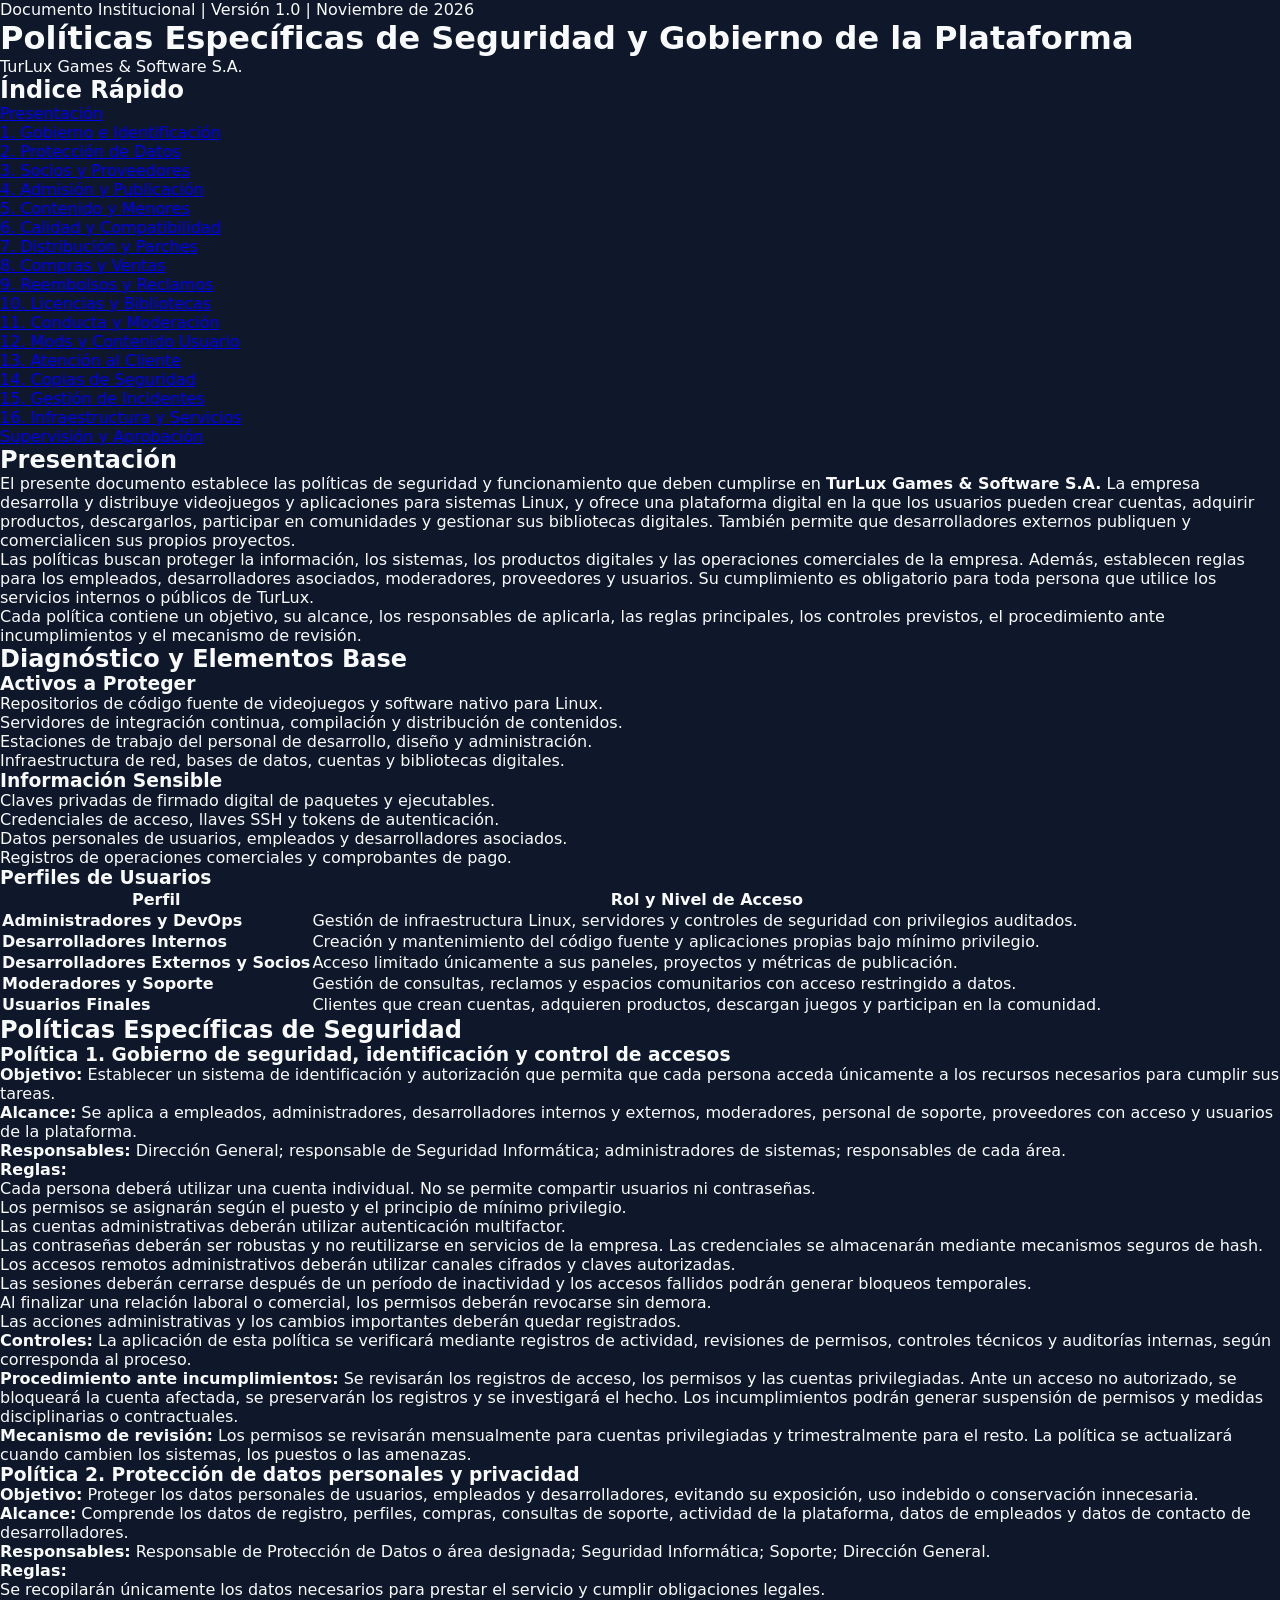
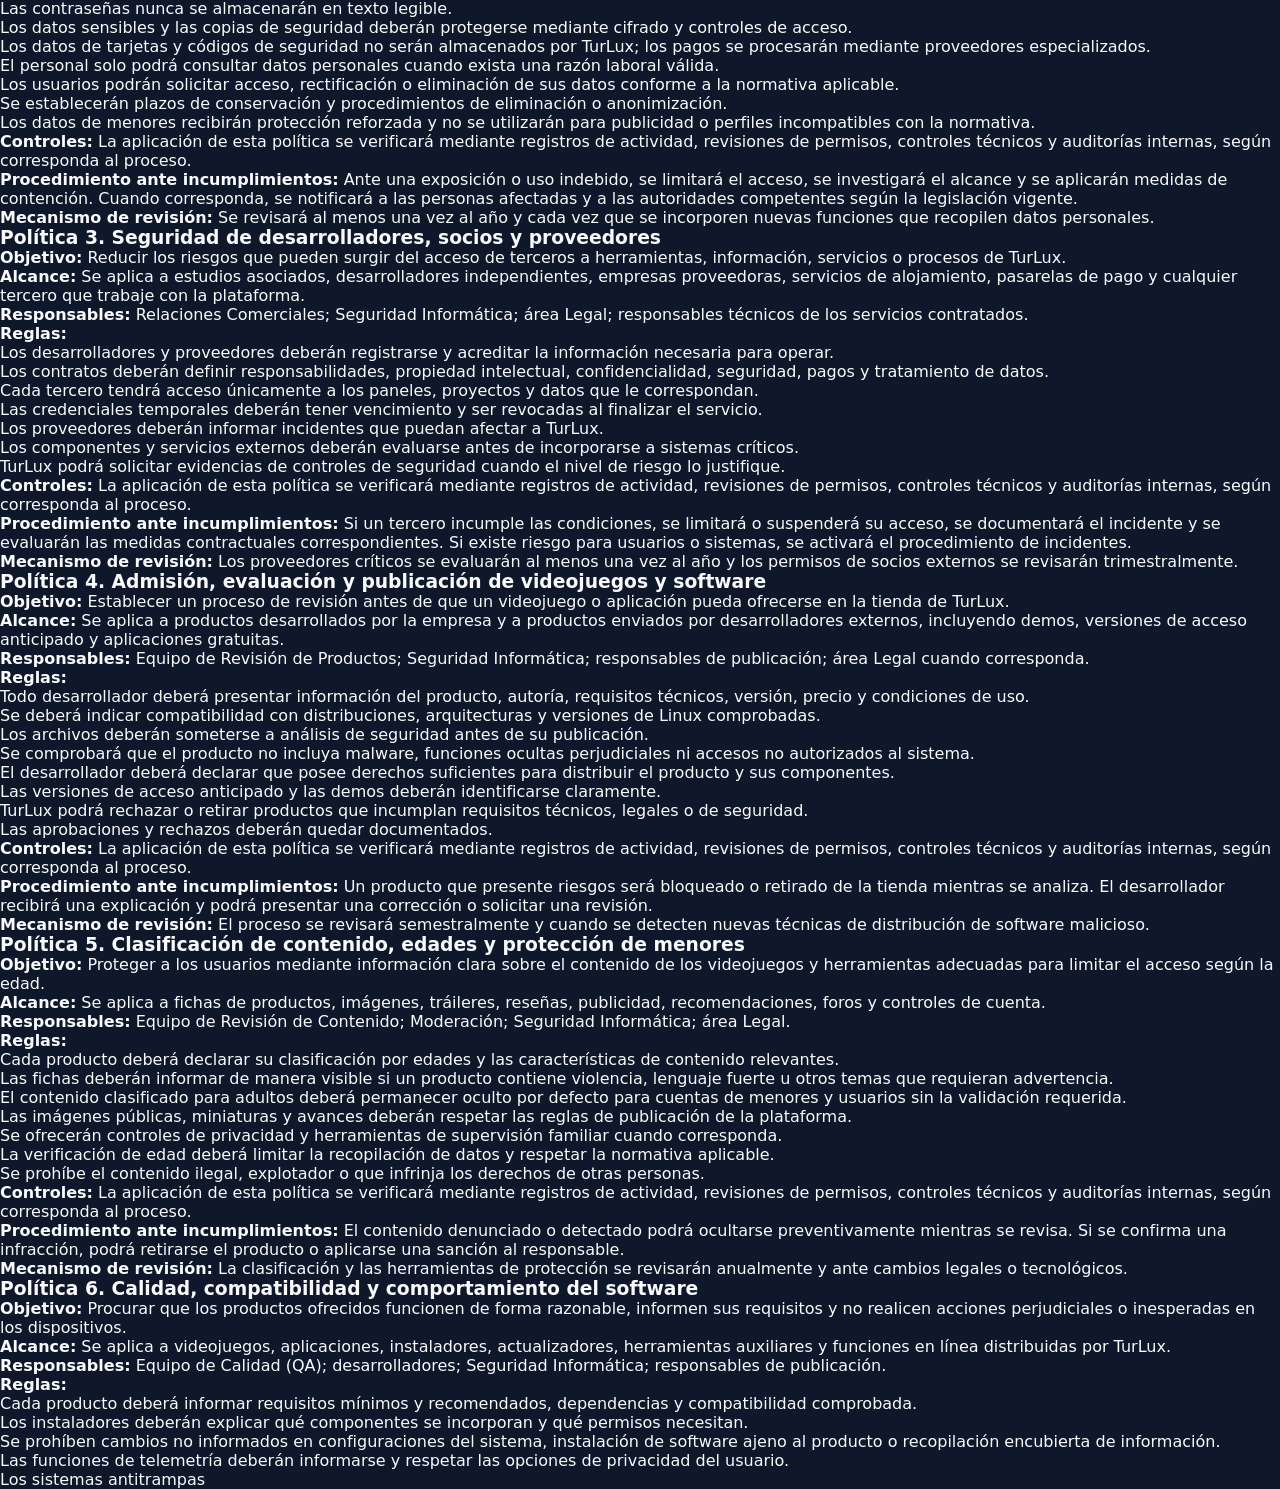
==== index.html @ 6cf10511 "Update index.html" ====
<!DOCTYPE html>
<html lang="es">
<head>
    <meta charset="UTF-8">
    <meta name="viewport" content="width=device-width, initial-scale=1.0">
    <title>Políticas de Seguridad y Gobierno - TurLux Games & Software S.A.</title>
    <link rel="stylesheet" href="estilos.css">
</head>
<body>

    <div class="contenedor">
        
        <header>
            <div class="meta-doc">Documento Institucional | Versión 1.0 | Noviembre de 2026</div>
            <h1>Políticas Específicas de Seguridad y Gobierno de la Plataforma</h1>
            <div class="empresa">TurLux Games & Software S.A.</div>
        </header>

        <nav class="indice">
            <h2>Índice Rápido</h2>
            <ul>
                <li><a href="#presentacion">Presentación</a></li>
                <li><a href="#politica-1">1. Gobierno e Identificación</a></li>
                <li><a href="#politica-2">2. Protección de Datos</a></li>
                <li><a href="#politica-3">3. Socios y Proveedores</a></li>
                <li><a href="#politica-4">4. Admisión y Publicación</a></li>
                <li><a href="#politica-5">5. Contenido y Menores</a></li>
                <li><a href="#politica-6">6. Calidad y Compatibilidad</a></li>
                <li><a href="#politica-7">7. Distribución y Parches</a></li>
                <li><a href="#politica-8">8. Compras y Ventas</a></li>
                <li><a href="#politica-9">9. Reembolsos y Reclamos</a></li>
                <li><a href="#politica-10">10. Licencias y Bibliotecas</a></li>
                <li><a href="#politica-11">11. Conducta y Moderación</a></li>
                <li><a href="#politica-12">12. Mods y Contenido Usuario</a></li>
                <li><a href="#politica-13">13. Atención al Cliente</a></li>
                <li><a href="#politica-14">14. Copias de Seguridad</a></li>
                <li><a href="#politica-15">15. Gestión de Incidentes</a></li>
                <li><a href="#politica-16">16. Infraestructura y Servicios</a></li>
                <li><a href="#supervision">Supervisión y Aprobación</a></li>
            </ul>
        </nav>

        <section id="presentacion">
            <h2>Presentación</h2>
            <p>El presente documento establece las políticas de seguridad y funcionamiento que deben cumplirse en <strong>TurLux Games & Software S.A.</strong> La empresa desarrolla y distribuye videojuegos y aplicaciones para sistemas Linux, y ofrece una plataforma digital en la que los usuarios pueden crear cuentas, adquirir productos, descargarlos, participar en comunidades y gestionar sus bibliotecas digitales. También permite que desarrolladores externos publiquen y comercialicen sus propios proyectos.</p>
            <p>Las políticas buscan proteger la información, los sistemas, los productos digitales y las operaciones comerciales de la empresa. Además, establecen reglas para los empleados, desarrolladores asociados, moderadores, proveedores y usuarios. Su cumplimiento es obligatorio para toda persona que utilice los servicios internos o públicos de TurLux.</p>
            <p>Cada política contiene un objetivo, su alcance, los responsables de aplicarla, las reglas principales, los controles previstos, el procedimiento ante incumplimientos y el mecanismo de revisión.</p>
        </section>

        <section id="diagnostico">
            <h2>Diagnóstico y Elementos Base</h2>
            
            <h3>Activos a Proteger</h3>
            <ul>
                <li>Repositorios de código fuente de videojuegos y software nativo para Linux.</li>
                <li>Servidores de integración continua, compilación y distribución de contenidos.</li>
                <li>Estaciones de trabajo del personal de desarrollo, diseño y administración.</li>
                <li>Infraestructura de red, bases de datos, cuentas y bibliotecas digitales.</li>
            </ul>

            <h3>Información Sensible</h3>
            <ul>
                <li>Claves privadas de firmado digital de paquetes y ejecutables.</li>
                <li>Credenciales de acceso, llaves SSH y tokens de autenticación.</li>
                <li>Datos personales de usuarios, empleados y desarrolladores asociados.</li>
                <li>Registros de operaciones comerciales y comprobantes de pago.</li>
            </ul>

            <h3>Perfiles de Usuarios</h3>
            <table>
                <thead>
                    <tr>
                        <th>Perfil</th>
                        <th>Rol y Nivel de Acceso</th>
                    </tr>
                </thead>
                <tbody>
                    <tr>
                        <td><strong>Administradores y DevOps</strong></td>
                        <td>Gestión de infraestructura Linux, servidores y controles de seguridad con privilegios auditados.</td>
                    </tr>
                    <tr>
                        <td><strong>Desarrolladores Internos</strong></td>
                        <td>Creación y mantenimiento del código fuente y aplicaciones propias bajo mínimo privilegio.</td>
                    </tr>
                    <tr>
                        <td><strong>Desarrolladores Externos y Socios</strong></td>
                        <td>Acceso limitado únicamente a sus paneles, proyectos y métricas de publicación.</td>
                    </tr>
                    <tr>
                        <td><strong>Moderadores y Soporte</strong></td>
                        <td>Gestión de consultas, reclamos y espacios comunitarios con acceso restringido a datos.</td>
                    </tr>
                    <tr>
                        <td><strong>Usuarios Finales</strong></td>
                        <td>Clientes que crean cuentas, adquieren productos, descargan juegos y participan en la comunidad.</td>
                    </tr>
                </tbody>
            </table>
        </section>

        <section id="politicas">
            <h2>Políticas Específicas de Seguridad</h2>

            <div class="politica" id="politica-1">
                <h3>Política 1. Gobierno de seguridad, identificación y control de accesos</h3>
                <p><strong>Objetivo:</strong> Establecer un sistema de identificación y autorización que permita que cada persona acceda únicamente a los recursos necesarios para cumplir sus tareas.</p>
                <p><strong>Alcance:</strong> Se aplica a empleados, administradores, desarrolladores internos y externos, moderadores, personal de soporte, proveedores con acceso y usuarios de la plataforma.</p>
                <p><strong>Responsables:</strong> Dirección General; responsable de Seguridad Informática; administradores de sistemas; responsables de cada área.</p>
                <p><strong>Reglas:</strong></p>
                <ul>
                    <li>Cada persona deberá utilizar una cuenta individual. No se permite compartir usuarios ni contraseñas.</li>
                    <li>Los permisos se asignarán según el puesto y el principio de mínimo privilegio.</li>
                    <li>Las cuentas administrativas deberán utilizar autenticación multifactor.</li>
                    <li>Las contraseñas deberán ser robustas y no reutilizarse en servicios de la empresa. Las credenciales se almacenarán mediante mecanismos seguros de hash.</li>
                    <li>Los accesos remotos administrativos deberán utilizar canales cifrados y claves autorizadas.</li>
                    <li>Las sesiones deberán cerrarse después de un período de inactividad y los accesos fallidos podrán generar bloqueos temporales.</li>
                    <li>Al finalizar una relación laboral o comercial, los permisos deberán revocarse sin demora.</li>
                    <li>Las acciones administrativas y los cambios importantes deberán quedar registrados.</li>
                </ul>
                <p><strong>Controles:</strong> La aplicación de esta política se verificará mediante registros de actividad, revisiones de permisos, controles técnicos y auditorías internas, según corresponda al proceso.</p>
                <p><strong>Procedimiento ante incumplimientos:</strong> Se revisarán los registros de acceso, los permisos y las cuentas privilegiadas. Ante un acceso no autorizado, se bloqueará la cuenta afectada, se preservarán los registros y se investigará el hecho. Los incumplimientos podrán generar suspensión de permisos y medidas disciplinarias o contractuales.</p>
                <p><strong>Mecanismo de revisión:</strong> Los permisos se revisarán mensualmente para cuentas privilegiadas y trimestralmente para el resto. La política se actualizará cuando cambien los sistemas, los puestos o las amenazas.</p>
            </div>

            <div class="politica" id="politica-2">
                <h3>Política 2. Protección de datos personales y privacidad</h3>
                <p><strong>Objetivo:</strong> Proteger los datos personales de usuarios, empleados y desarrolladores, evitando su exposición, uso indebido o conservación innecesaria.</p>
                <p><strong>Alcance:</strong> Comprende los datos de registro, perfiles, compras, consultas de soporte, actividad de la plataforma, datos de empleados y datos de contacto de desarrolladores.</p>
                <p><strong>Responsables:</strong> Responsable de Protección de Datos o área designada; Seguridad Informática; Soporte; Dirección General.</p>
                <p><strong>Reglas:</strong></p>
                <ul>
                    <li>Se recopilarán únicamente los datos necesarios para prestar el servicio y cumplir obligaciones legales.</li>
                    <li>Las contraseñas nunca se almacenarán en texto legible.</li>
                    <li>Los datos sensibles y las copias de seguridad deberán protegerse mediante cifrado y controles de acceso.</li>
                    <li>Los datos de tarjetas y códigos de seguridad no serán almacenados por TurLux; los pagos se procesarán mediante proveedores especializados.</li>
                    <li>El personal solo podrá consultar datos personales cuando exista una razón laboral válida.</li>
                    <li>Los usuarios podrán solicitar acceso, rectificación o eliminación de sus datos conforme a la normativa aplicable.</li>
                    <li>Se establecerán plazos de conservación y procedimientos de eliminación o anonimización.</li>
                    <li>Los datos de menores recibirán protección reforzada y no se utilizarán para publicidad o perfiles incompatibles con la normativa.</li>
                </ul>
                <p><strong>Controles:</strong> La aplicación de esta política se verificará mediante registros de actividad, revisiones de permisos, controles técnicos y auditorías internas, según corresponda al proceso.</p>
                <p><strong>Procedimiento ante incumplimientos:</strong> Ante una exposición o uso indebido, se limitará el acceso, se investigará el alcance y se aplicarán medidas de contención. Cuando corresponda, se notificará a las personas afectadas y a las autoridades competentes según la legislación vigente.</p>
                <p><strong>Mecanismo de revisión:</strong> Se revisará al menos una vez al año y cada vez que se incorporen nuevas funciones que recopilen datos personales.</p>
            </div>

            <div class="politica" id="politica-3">
                <h3>Política 3. Seguridad de desarrolladores, socios y proveedores</h3>
                <p><strong>Objetivo:</strong> Reducir los riesgos que pueden surgir del acceso de terceros a herramientas, información, servicios o procesos de TurLux.</p>
                <p><strong>Alcance:</strong> Se aplica a estudios asociados, desarrolladores independientes, empresas proveedoras, servicios de alojamiento, pasarelas de pago y cualquier tercero que trabaje con la plataforma.</p>
                <p><strong>Responsables:</strong> Relaciones Comerciales; Seguridad Informática; área Legal; responsables técnicos de los servicios contratados.</p>
                <p><strong>Reglas:</strong></p>
                <ul>
                    <li>Los desarrolladores y proveedores deberán registrarse y acreditar la información necesaria para operar.</li>
                    <li>Los contratos deberán definir responsabilidades, propiedad intelectual, confidencialidad, seguridad, pagos y tratamiento de datos.</li>
                    <li>Cada tercero tendrá acceso únicamente a los paneles, proyectos y datos que le correspondan.</li>
                    <li>Las credenciales temporales deberán tener vencimiento y ser revocadas al finalizar el servicio.</li>
                    <li>Los proveedores deberán informar incidentes que puedan afectar a TurLux.</li>
                    <li>Los componentes y servicios externos deberán evaluarse antes de incorporarse a sistemas críticos.</li>
                    <li>TurLux podrá solicitar evidencias de controles de seguridad cuando el nivel de riesgo lo justifique.</li>
                </ul>
                <p><strong>Controles:</strong> La aplicación de esta política se verificará mediante registros de actividad, revisiones de permisos, controles técnicos y auditorías internas, según corresponda al proceso.</p>
                <p><strong>Procedimiento ante incumplimientos:</strong> Si un tercero incumple las condiciones, se limitará o suspenderá su acceso, se documentará el incidente y se evaluarán las medidas contractuales correspondientes. Si existe riesgo para usuarios o sistemas, se activará el procedimiento de incidentes.</p>
                <p><strong>Mecanismo de revisión:</strong> Los proveedores críticos se evaluarán al menos una vez al año y los permisos de socios externos se revisarán trimestralmente.</p>
            </div>

            <div class="politica" id="politica-4">
                <h3>Política 4. Admisión, evaluación y publicación de videojuegos y software</h3>
                <p><strong>Objetivo:</strong> Establecer un proceso de revisión antes de que un videojuego o aplicación pueda ofrecerse en la tienda de TurLux.</p>
                <p><strong>Alcance:</strong> Se aplica a productos desarrollados por la empresa y a productos enviados por desarrolladores externos, incluyendo demos, versiones de acceso anticipado y aplicaciones gratuitas.</p>
                <p><strong>Responsables:</strong> Equipo de Revisión de Productos; Seguridad Informática; responsables de publicación; área Legal cuando corresponda.</p>
                <p><strong>Reglas:</strong></p>
                <ul>
                    <li>Todo desarrollador deberá presentar información del producto, autoría, requisitos técnicos, versión, precio y condiciones de uso.</li>
                    <li>Se deberá indicar compatibilidad con distribuciones, arquitecturas y versiones de Linux comprobadas.</li>
                    <li>Los archivos deberán someterse a análisis de seguridad antes de su publicación.</li>
                    <li>Se comprobará que el producto no incluya malware, funciones ocultas perjudiciales ni accesos no autorizados al sistema.</li>
                    <li>El desarrollador deberá declarar que posee derechos suficientes para distribuir el producto y sus componentes.</li>
                    <li>Las versiones de acceso anticipado y las demos deberán identificarse claramente.</li>
                    <li>TurLux podrá rechazar o retirar productos que incumplan requisitos técnicos, legales o de seguridad.</li>
                    <li>Las aprobaciones y rechazos deberán quedar documentados.</li>
                </ul>
                <p><strong>Controles:</strong> La aplicación de esta política se verificará mediante registros de actividad, revisiones de permisos, controles técnicos y auditorías internas, según corresponda al proceso.</p>
                <p><strong>Procedimiento ante incumplimientos:</strong> Un producto que presente riesgos será bloqueado o retirado de la tienda mientras se analiza. El desarrollador recibirá una explicación y podrá presentar una corrección o solicitar una revisión.</p>
                <p><strong>Mecanismo de revisión:</strong> El proceso se revisará semestralmente y cuando se detecten nuevas técnicas de distribución de software malicioso.</p>
            </div>

            <div class="politica" id="politica-5">
                <h3>Política 5. Clasificación de contenido, edades y protección de menores</h3>
                <p><strong>Objetivo:</strong> Proteger a los usuarios mediante información clara sobre el contenido de los videojuegos y herramientas adecuadas para limitar el acceso según la edad.</p>
                <p><strong>Alcance:</strong> Se aplica a fichas de productos, imágenes, tráileres, reseñas, publicidad, recomendaciones, foros y controles de cuenta.</p>
                <p><strong>Responsables:</strong> Equipo de Revisión de Contenido; Moderación; Seguridad Informática; área Legal.</p>
                <p><strong>Reglas:</strong></p>
                <ul>
                    <li>Cada producto deberá declarar su clasificación por edades y las características de contenido relevantes.</li>
                    <li>Las fichas deberán informar de manera visible si un producto contiene violencia, lenguaje fuerte u otros temas que requieran advertencia.</li>
                    <li>El contenido clasificado para adultos deberá permanecer oculto por defecto para cuentas de menores y usuarios sin la validación requerida.</li>
                    <li>Las imágenes públicas, miniaturas y avances deberán respetar las reglas de publicación de la plataforma.</li>
                    <li>Se ofrecerán controles de privacidad y herramientas de supervisión familiar cuando corresponda.</li>
                    <li>La verificación de edad deberá limitar la recopilación de datos y respetar la normativa aplicable.</li>
                    <li>Se prohíbe el contenido ilegal, explotador o que infrinja los derechos de otras personas.</li>
                </ul>
                <p><strong>Controles:</strong> La aplicación de esta política se verificará mediante registros de actividad, revisiones de permisos, controles técnicos y auditorías internas, según corresponda al proceso.</p>
                <p><strong>Procedimiento ante incumplimientos:</strong> El contenido denunciado o detectado podrá ocultarse preventivamente mientras se revisa. Si se confirma una infracción, podrá retirarse el producto o aplicarse una sanción al responsable.</p>
                <p><strong>Mecanismo de revisión:</strong> La clasificación y las herramientas de protección se revisarán anualmente y ante cambios legales o tecnológicos.</p>
            </div>

            <div class="politica" id="politica-6">
                <h3>Política 6. Calidad, compatibilidad y comportamiento del software</h3>
                <p><strong>Objetivo:</strong> Procurar que los productos ofrecidos funcionen de forma razonable, informen sus requisitos y no realicen acciones perjudiciales o inesperadas en los dispositivos.</p>
                <p><strong>Alcance:</strong> Se aplica a videojuegos, aplicaciones, instaladores, actualizadores, herramientas auxiliares y funciones en línea distribuidas por TurLux.</p>
                <p><strong>Responsables:</strong> Equipo de Calidad (QA); desarrolladores; Seguridad Informática; responsables de publicación.</p>
                <p><strong>Reglas:</strong></p>
                <ul>
                    <li>Cada producto deberá informar requisitos mínimos y recomendados, dependencias y compatibilidad comprobada.</li>
                    <li>Los instaladores deberán explicar qué componentes se incorporan y qué permisos necesitan.</li>
                    <li>Se prohíben cambios no informados en configuraciones del sistema, instalación de software ajeno al producto o recopilación encubierta de información.</li>
                    <li>Las funciones de telemetría deberán informarse y respetar las opciones de privacidad del usuario.</li>
                    <li>Los sistemas antitrampas
---- estilos.css ----
/* Variables y Configuración General */
:root {
    --bg-dark: #0f172a;
    --bg-card: #1e293b;
    --bg-card-header: #1a2333;
    --border-color: #334155;
    
    --text-primary: #f8fafc;
    --text-secondary: #94a3b8;
    
    --accent-green: #10b981;
    --accent-blue: #3b82f6;
    --accent-purple: #8b5cf6;
    --accent-red: #ef4444;
    --accent-amber: #f59e0b;
    
    --sidebar-width: 260px;
}

* {
    box-sizing: border-box;
    margin: 0;
    padding: 0;
}

html {
    scroll-behavior: smooth;
    font-family: system-ui, -apple-system, BlinkMacSystemFont, 'Segoe UI', Roboto, Oxygen, Ubuntu, Cantarell, sans-serif;
}

body {
    background-color: var(--bg-dark);
    color: var(--text-primary);
    display: flex;
    min-height: 100vh;
}

/* Menú de Navegación Lateral (Sidebar) */
.sidebar {
    width: var(--sidebar-width);
    background-color: #0b1120;
    border-right: 1px solid var(--border-color);
    position: fixed;
    top: 0;
    bottom: 0;
    left: 0;
    display: flex;
    flex-direction: column;
    z-index: 100;
}

.brand {
    padding: 24px 20px;
    border-bottom: 1px solid var(--border-color);
}

.brand h2 {
    font-size: 1.2rem;
    color: var(--text-primary);
}

.brand h2 span {
    color: var(--accent-green);
}

.brand p {
    font-size: 0.8rem;
    color: var(--text-secondary);
    margin-top: 4px;
}

.nav-menu {
    display: flex;
    flex-direction: column;
    padding: 16px 10px;
    gap: 8px;
    overflow-y: auto;
}

.nav-link {
    color: var(--text-secondary);
    text-decoration: none;
    padding: 12px 14px;
    border-radius: 8px;
    font-size: 0.9rem;
    font-weight: 500;
    transition: background-color 0.2s, color 0.2s;
}

.nav-link:hover {
    background-color: var(--bg-card);
    color: var(--text-primary);
}

/* Área de Contenido Principal */
.main-content {
    margin-left: var(--sidebar-width);
    flex: 1;
    padding: 40px;
    max-width: 1100px;
}

.content-section {
    margin-bottom: 50px;
    scroll-margin-top: 40px;
}

.section-header {
    border-bottom: 1px solid var(--border-color);
    padding-bottom: 12px;
    margin-bottom: 24px;
}

.section-header h2 {
    font-size: 1.6rem;
    color: var(--text-primary);
}

.section-header p {
    color: var(--text-secondary);
    font-size: 0.95rem;
    margin-top: 4px;
}

/* Disposiciones en Cuadrícula (Grids) */
.cards-grid {
    display: grid;
    gap: 20px;
}

.grid-2 {
    grid-template-columns: repeat(auto-fit, minmax(300px, 1fr));
}

.grid-3 {
    grid-template-columns: repeat(auto-fit, minmax(260px, 1fr));
}

/* Estilos de Tarjetas */
.card {
    background-color: var(--bg-card);
    border: 1px solid var(--border-color);
    border-radius: 10px;
    padding: 20px;
}

.card h3 {
    font-size: 1.1rem;
    margin-bottom: 12px;
    color: var(--text-primary);
}

.card p {
    color: var(--text-secondary);
    font-size: 0.95rem;
    line-height: 1.5;
}

.card-full {
    grid-column: 1 / -1;
}

/* Requisitos CIA (Bordes Superiores) */
.req-box {
    border-top: 4px solid var(--accent-blue);
}

/* Listas personalizadas */
.styled-list {
    list-style-type: disc;
    padding-left: 20px;
    color: var(--text-secondary);
    font-size: 0.93rem;
    line-height: 1.6;
}

.styled-list li {
    margin-bottom: 8px;
}

/* Estilos Específicos para Tarjetas de Políticas */
.policy-card {
    background-color: var(--bg-card);
    border: 1px solid var(--border-color);
    border-radius: 10px;
    margin-bottom: 24px;
    overflow: hidden;
}

.policy-header {
    background-color: var(--bg-card-header);
    padding: 16px 20px;
    border-bottom: 1px solid var(--border-color);
    display: flex;
    justify-content: space-between;
    align-items: center;
}

.policy-header h3 {
    font-size: 1.15rem;
    color: var(--text-primary);
}

.policy-body {
    padding: 20px;
}

.policy-desc {
    color: var(--text-secondary);
    font-size: 0.95rem;
    margin-bottom: 16px;
    line-height: 1.5;
}

.policy-meta {
    background-color: rgba(15, 23, 42, 0.6);
    border: 1px solid var(--border-color);
    padding: 12px 16px;
    border-radius: 6px;
    margin-bottom: 16px;
    font-size: 0.88rem;
    color: var(--text-secondary);
    display: flex;
    flex-direction: column;
    gap: 6px;
}

.policy-body h4 {
    color: var(--accent-blue);
    font-size: 0.95rem;
    margin: 16px 0 10px 0;
}

.policy-body p {
    color: var(--text-secondary);
    font-size: 0.9rem;
    line-height: 1.5;
    margin-bottom: 8px;
}

/* Badges / Etiquetas */
.badge {
    padding: 4px 10px;
    border-radius: 12px;
    font-size: 0.75rem;
    font-weight: 600;
    text-transform: uppercase;
}

.badge-green { background-color: rgba(16, 185, 129, 0.2); color: var(--accent-green); }
.badge-blue { background-color: rgba(59, 130, 246, 0.2); color: var(--accent-blue); }
.badge-purple { background-color: rgba(139, 92, 246, 0.2); color: var(--accent-purple); }
.badge-amber { background-color: rgba(245, 158, 11, 0.2); color: var(--accent-amber); }

/* Colores Utilitarios */
.title-blue { color: var(--accent-blue) !important; }
.title-green { color: var(--accent-green) !important; }
.title-purple { color: var(--accent-purple) !important; }
.title-red { color: var(--accent-red) !important; }
.title-amber { color: var(--accent-amber) !important; }

.border-blue { border-top-color: var(--accent-blue) !important; }
.border-green { border-top-color: var(--accent-green) !important; }
.border-purple { border-top-color: var(--accent-purple) !important; }
.border-red { border-top-color: var(--accent-red) !important; }
.border-amber { border-top-color: var(--accent-amber) !important; }

/* Diseño Adaptable para Pantallas Pequeñas */
@media (max-width: 800px) {
    body {
        flex-direction: column;
    }

    .sidebar {
        width: 100%;
        position: relative;
        height: auto;
    }

    .main-content {
        margin-left: 0;
        padding: 20px;
    }
}
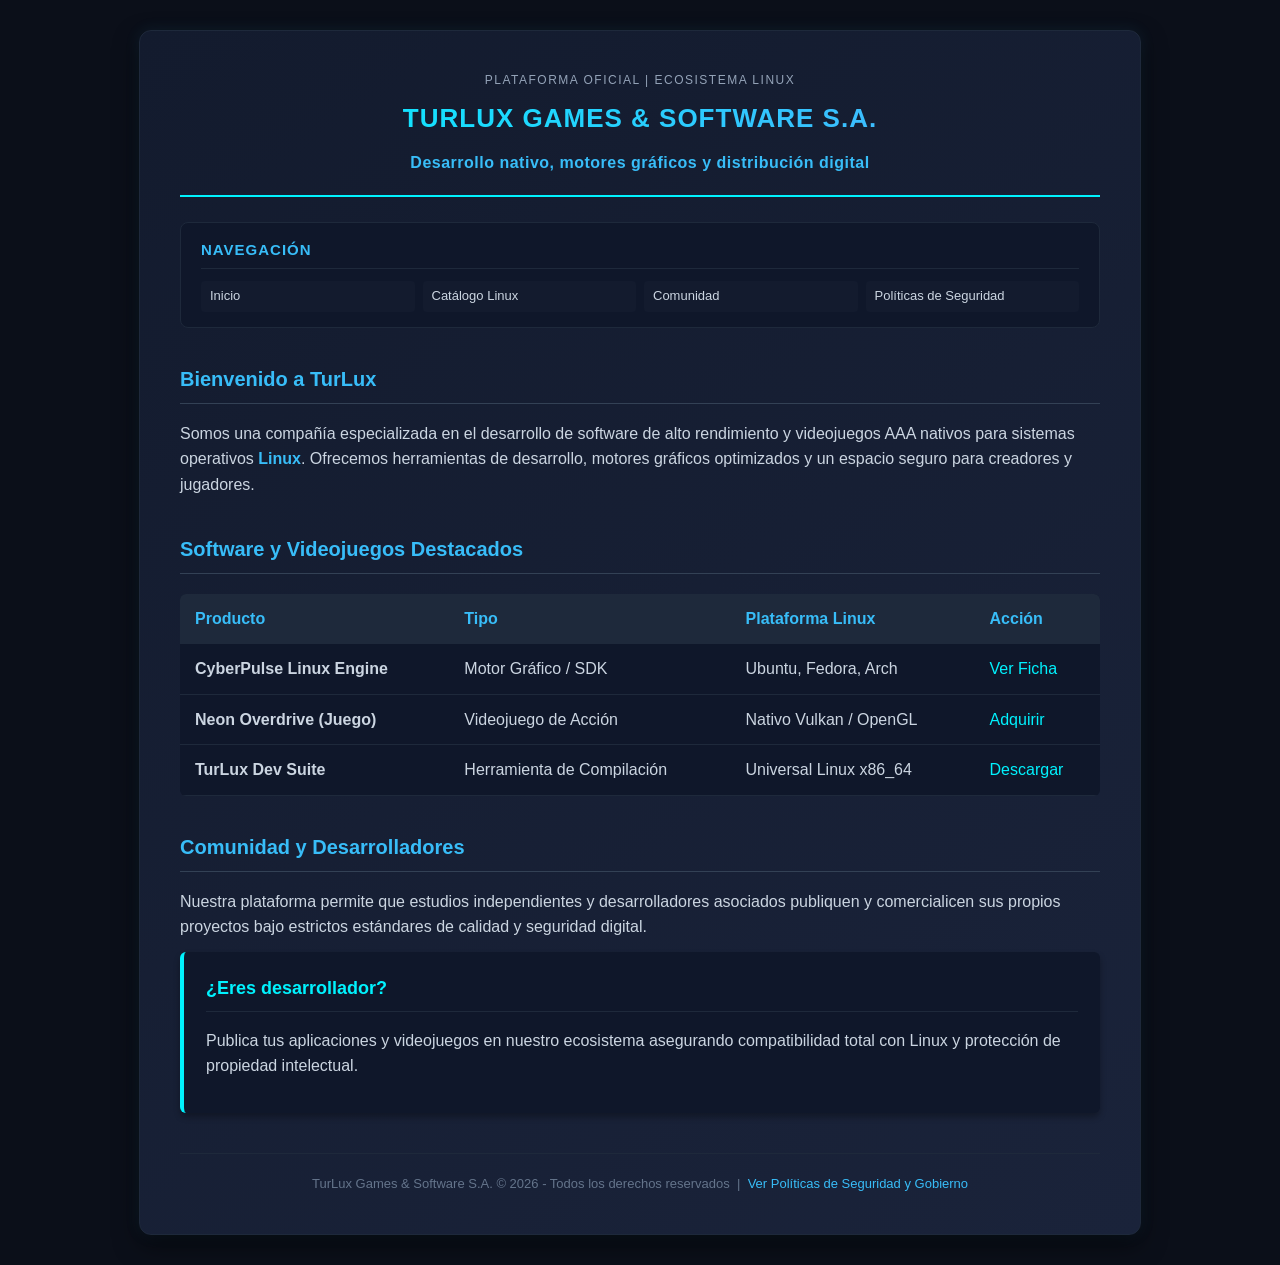
==== commit 30672df0: "Replace security policy document with new content" ====
--- a/index.html
+++ b/index.html
@@ -3,7 +3,7 @@
 <head>
     <meta charset="UTF-8">
     <meta name="viewport" content="width=device-width, initial-scale=1.0">
-    <title>Políticas de Seguridad y Gobierno - TurLux Games & Software S.A.</title>
+    <title>TurLux Games & Software S.A. - Plataforma Linux</title>
     <link rel="stylesheet" href="estilos.css">
 </head>
 <body>
@@ -11,209 +11,74 @@
     <div class="contenedor">
         
         <header>
-            <div class="meta-doc">Documento Institucional | Versión 1.0 | Noviembre de 2026</div>
-            <h1>Políticas Específicas de Seguridad y Gobierno de la Plataforma</h1>
-            <div class="empresa">TurLux Games & Software S.A.</div>
+            <div class="meta-doc">Plataforma Oficial | Ecosistema Linux</div>
+            <h1>TurLux Games & Software S.A.</h1>
+            <div class="empresa">Desarrollo nativo, motores gráficos y distribución digital</div>
         </header>
 
         <nav class="indice">
-            <h2>Índice Rápido</h2>
+            <h2>Navegación</h2>
             <ul>
-                <li><a href="#presentacion">Presentación</a></li>
-                <li><a href="#politica-1">1. Gobierno e Identificación</a></li>
-                <li><a href="#politica-2">2. Protección de Datos</a></li>
-                <li><a href="#politica-3">3. Socios y Proveedores</a></li>
-                <li><a href="#politica-4">4. Admisión y Publicación</a></li>
-                <li><a href="#politica-5">5. Contenido y Menores</a></li>
-                <li><a href="#politica-6">6. Calidad y Compatibilidad</a></li>
-                <li><a href="#politica-7">7. Distribución y Parches</a></li>
-                <li><a href="#politica-8">8. Compras y Ventas</a></li>
-                <li><a href="#politica-9">9. Reembolsos y Reclamos</a></li>
-                <li><a href="#politica-10">10. Licencias y Bibliotecas</a></li>
-                <li><a href="#politica-11">11. Conducta y Moderación</a></li>
-                <li><a href="#politica-12">12. Mods y Contenido Usuario</a></li>
-                <li><a href="#politica-13">13. Atención al Cliente</a></li>
-                <li><a href="#politica-14">14. Copias de Seguridad</a></li>
-                <li><a href="#politica-15">15. Gestión de Incidentes</a></li>
-                <li><a href="#politica-16">16. Infraestructura y Servicios</a></li>
-                <li><a href="#supervision">Supervisión y Aprobación</a></li>
+                <li><a href="#inicio">Inicio</a></li>
+                <li><a href="#catalogo">Catálogo Linux</a></li>
+                <li><a href="#comunidad">Comunidad</a></li>
+                <li><a href="politica.html">Políticas de Seguridad</a></li>
             </ul>
         </nav>
 
-        <section id="presentacion">
-            <h2>Presentación</h2>
-            <p>El presente documento establece las políticas de seguridad y funcionamiento que deben cumplirse en <strong>TurLux Games & Software S.A.</strong> La empresa desarrolla y distribuye videojuegos y aplicaciones para sistemas Linux, y ofrece una plataforma digital en la que los usuarios pueden crear cuentas, adquirir productos, descargarlos, participar en comunidades y gestionar sus bibliotecas digitales. También permite que desarrolladores externos publiquen y comercialicen sus propios proyectos.</p>
-            <p>Las políticas buscan proteger la información, los sistemas, los productos digitales y las operaciones comerciales de la empresa. Además, establecen reglas para los empleados, desarrolladores asociados, moderadores, proveedores y usuarios. Su cumplimiento es obligatorio para toda persona que utilice los servicios internos o públicos de TurLux.</p>
-            <p>Cada política contiene un objetivo, su alcance, los responsables de aplicarla, las reglas principales, los controles previstos, el procedimiento ante incumplimientos y el mecanismo de revisión.</p>
+        <section id="inicio">
+            <h2>Bienvenido a TurLux</h2>
+            <p>Somos una compañía especializada en el desarrollo de software de alto rendimiento y videojuegos AAA nativos para sistemas operativos <strong>Linux</strong>. Ofrecemos herramientas de desarrollo, motores gráficos optimizados y un espacio seguro para creadores y jugadores.</p>
         </section>
 
-        <section id="diagnostico">
-            <h2>Diagnóstico y Elementos Base</h2>
-            
-            <h3>Activos a Proteger</h3>
-            <ul>
-                <li>Repositorios de código fuente de videojuegos y software nativo para Linux.</li>
-                <li>Servidores de integración continua, compilación y distribución de contenidos.</li>
-                <li>Estaciones de trabajo del personal de desarrollo, diseño y administración.</li>
-                <li>Infraestructura de red, bases de datos, cuentas y bibliotecas digitales.</li>
-            </ul>
-
-            <h3>Información Sensible</h3>
-            <ul>
-                <li>Claves privadas de firmado digital de paquetes y ejecutables.</li>
-                <li>Credenciales de acceso, llaves SSH y tokens de autenticación.</li>
-                <li>Datos personales de usuarios, empleados y desarrolladores asociados.</li>
-                <li>Registros de operaciones comerciales y comprobantes de pago.</li>
-            </ul>
-
-            <h3>Perfiles de Usuarios</h3>
+        <section id="catalogo">
+            <h2>Software y Videojuegos Destacados</h2>
             <table>
                 <thead>
                     <tr>
-                        <th>Perfil</th>
-                        <th>Rol y Nivel de Acceso</th>
+                        <th>Producto</th>
+                        <th>Tipo</th>
+                        <th>Plataforma Linux</th>
+                        <th>Acción</th>
                     </tr>
                 </thead>
                 <tbody>
                     <tr>
-                        <td><strong>Administradores y DevOps</strong></td>
-                        <td>Gestión de infraestructura Linux, servidores y controles de seguridad con privilegios auditados.</td>
+                        <td><strong>CyberPulse Linux Engine</strong></td>
+                        <td>Motor Gráfico / SDK</td>
+                        <td>Ubuntu, Fedora, Arch</td>
+                        <td><a href="#" style="color: #00f2fe; text-decoration: none;">Ver Ficha</a></td>
                     </tr>
                     <tr>
-                        <td><strong>Desarrolladores Internos</strong></td>
-                        <td>Creación y mantenimiento del código fuente y aplicaciones propias bajo mínimo privilegio.</td>
+                        <td><strong>Neon Overdrive (Juego)</strong></td>
+                        <td>Videojuego de Acción</td>
+                        <td>Nativo Vulkan / OpenGL</td>
+                        <td><a href="#" style="color: #00f2fe; text-decoration: none;">Adquirir</a></td>
                     </tr>
                     <tr>
-                        <td><strong>Desarrolladores Externos y Socios</strong></td>
-                        <td>Acceso limitado únicamente a sus paneles, proyectos y métricas de publicación.</td>
-                    </tr>
-                    <tr>
-                        <td><strong>Moderadores y Soporte</strong></td>
-                        <td>Gestión de consultas, reclamos y espacios comunitarios con acceso restringido a datos.</td>
-                    </tr>
-                    <tr>
-                        <td><strong>Usuarios Finales</strong></td>
-                        <td>Clientes que crean cuentas, adquieren productos, descargan juegos y participan en la comunidad.</td>
+                        <td><strong>TurLux Dev Suite</strong></td>
+                        <td>Herramienta de Compilación</td>
+                        <td>Universal Linux x86_64</td>
+                        <td><a href="#" style="color: #00f2fe; text-decoration: none;">Descargar</a></td>
                     </tr>
                 </tbody>
             </table>
         </section>
 
-        <section id="politicas">
-            <h2>Políticas Específicas de Seguridad</h2>
+        <section id="comunidad">
+            <h2>Comunidad y Desarrolladores</h2>
+            <p>Nuestra plataforma permite que estudios independientes y desarrolladores asociados publiquen y comercialicen sus propios proyectos bajo estrictos estándares de calidad y seguridad digital.</p>
+            <div class="politica">
+                <h3>¿Eres desarrollador?</h3>
+                <p>Publica tus aplicaciones y videojuegos en nuestro ecosistema asegurando compatibilidad total con Linux y protección de propiedad intelectual.</p>
+            </div>
+        </section>
 
-            <div class="politica" id="politica-1">
-                <h3>Política 1. Gobierno de seguridad, identificación y control de accesos</h3>
-                <p><strong>Objetivo:</strong> Establecer un sistema de identificación y autorización que permita que cada persona acceda únicamente a los recursos necesarios para cumplir sus tareas.</p>
-                <p><strong>Alcance:</strong> Se aplica a empleados, administradores, desarrolladores internos y externos, moderadores, personal de soporte, proveedores con acceso y usuarios de la plataforma.</p>
-                <p><strong>Responsables:</strong> Dirección General; responsable de Seguridad Informática; administradores de sistemas; responsables de cada área.</p>
-                <p><strong>Reglas:</strong></p>
-                <ul>
-                    <li>Cada persona deberá utilizar una cuenta individual. No se permite compartir usuarios ni contraseñas.</li>
-                    <li>Los permisos se asignarán según el puesto y el principio de mínimo privilegio.</li>
-                    <li>Las cuentas administrativas deberán utilizar autenticación multifactor.</li>
-                    <li>Las contraseñas deberán ser robustas y no reutilizarse en servicios de la empresa. Las credenciales se almacenarán mediante mecanismos seguros de hash.</li>
-                    <li>Los accesos remotos administrativos deberán utilizar canales cifrados y claves autorizadas.</li>
-                    <li>Las sesiones deberán cerrarse después de un período de inactividad y los accesos fallidos podrán generar bloqueos temporales.</li>
-                    <li>Al finalizar una relación laboral o comercial, los permisos deberán revocarse sin demora.</li>
-                    <li>Las acciones administrativas y los cambios importantes deberán quedar registrados.</li>
-                </ul>
-                <p><strong>Controles:</strong> La aplicación de esta política se verificará mediante registros de actividad, revisiones de permisos, controles técnicos y auditorías internas, según corresponda al proceso.</p>
-                <p><strong>Procedimiento ante incumplimientos:</strong> Se revisarán los registros de acceso, los permisos y las cuentas privilegiadas. Ante un acceso no autorizado, se bloqueará la cuenta afectada, se preservarán los registros y se investigará el hecho. Los incumplimientos podrán generar suspensión de permisos y medidas disciplinarias o contractuales.</p>
-                <p><strong>Mecanismo de revisión:</strong> Los permisos se revisarán mensualmente para cuentas privilegiadas y trimestralmente para el resto. La política se actualizará cuando cambien los sistemas, los puestos o las amenazas.</p>
-            </div>
+        <footer>
+            TurLux Games & Software S.A. &copy; 2026 - Todos los derechos reservados &nbsp;|&nbsp; <a href="politica.html" style="color: #38bdf8; text-decoration: none;">Ver Políticas de Seguridad y Gobierno</a>
+        </footer>
 
-            <div class="politica" id="politica-2">
-                <h3>Política 2. Protección de datos personales y privacidad</h3>
-                <p><strong>Objetivo:</strong> Proteger los datos personales de usuarios, empleados y desarrolladores, evitando su exposición, uso indebido o conservación innecesaria.</p>
-                <p><strong>Alcance:</strong> Comprende los datos de registro, perfiles, compras, consultas de soporte, actividad de la plataforma, datos de empleados y datos de contacto de desarrolladores.</p>
-                <p><strong>Responsables:</strong> Responsable de Protección de Datos o área designada; Seguridad Informática; Soporte; Dirección General.</p>
-                <p><strong>Reglas:</strong></p>
-                <ul>
-                    <li>Se recopilarán únicamente los datos necesarios para prestar el servicio y cumplir obligaciones legales.</li>
-                    <li>Las contraseñas nunca se almacenarán en texto legible.</li>
-                    <li>Los datos sensibles y las copias de seguridad deberán protegerse mediante cifrado y controles de acceso.</li>
-                    <li>Los datos de tarjetas y códigos de seguridad no serán almacenados por TurLux; los pagos se procesarán mediante proveedores especializados.</li>
-                    <li>El personal solo podrá consultar datos personales cuando exista una razón laboral válida.</li>
-                    <li>Los usuarios podrán solicitar acceso, rectificación o eliminación de sus datos conforme a la normativa aplicable.</li>
-                    <li>Se establecerán plazos de conservación y procedimientos de eliminación o anonimización.</li>
-                    <li>Los datos de menores recibirán protección reforzada y no se utilizarán para publicidad o perfiles incompatibles con la normativa.</li>
-                </ul>
-                <p><strong>Controles:</strong> La aplicación de esta política se verificará mediante registros de actividad, revisiones de permisos, controles técnicos y auditorías internas, según corresponda al proceso.</p>
-                <p><strong>Procedimiento ante incumplimientos:</strong> Ante una exposición o uso indebido, se limitará el acceso, se investigará el alcance y se aplicarán medidas de contención. Cuando corresponda, se notificará a las personas afectadas y a las autoridades competentes según la legislación vigente.</p>
-                <p><strong>Mecanismo de revisión:</strong> Se revisará al menos una vez al año y cada vez que se incorporen nuevas funciones que recopilen datos personales.</p>
-            </div>
+    </div>
 
-            <div class="politica" id="politica-3">
-                <h3>Política 3. Seguridad de desarrolladores, socios y proveedores</h3>
-                <p><strong>Objetivo:</strong> Reducir los riesgos que pueden surgir del acceso de terceros a herramientas, información, servicios o procesos de TurLux.</p>
-                <p><strong>Alcance:</strong> Se aplica a estudios asociados, desarrolladores independientes, empresas proveedoras, servicios de alojamiento, pasarelas de pago y cualquier tercero que trabaje con la plataforma.</p>
-                <p><strong>Responsables:</strong> Relaciones Comerciales; Seguridad Informática; área Legal; responsables técnicos de los servicios contratados.</p>
-                <p><strong>Reglas:</strong></p>
-                <ul>
-                    <li>Los desarrolladores y proveedores deberán registrarse y acreditar la información necesaria para operar.</li>
-                    <li>Los contratos deberán definir responsabilidades, propiedad intelectual, confidencialidad, seguridad, pagos y tratamiento de datos.</li>
-                    <li>Cada tercero tendrá acceso únicamente a los paneles, proyectos y datos que le correspondan.</li>
-                    <li>Las credenciales temporales deberán tener vencimiento y ser revocadas al finalizar el servicio.</li>
-                    <li>Los proveedores deberán informar incidentes que puedan afectar a TurLux.</li>
-                    <li>Los componentes y servicios externos deberán evaluarse antes de incorporarse a sistemas críticos.</li>
-                    <li>TurLux podrá solicitar evidencias de controles de seguridad cuando el nivel de riesgo lo justifique.</li>
-                </ul>
-                <p><strong>Controles:</strong> La aplicación de esta política se verificará mediante registros de actividad, revisiones de permisos, controles técnicos y auditorías internas, según corresponda al proceso.</p>
-                <p><strong>Procedimiento ante incumplimientos:</strong> Si un tercero incumple las condiciones, se limitará o suspenderá su acceso, se documentará el incidente y se evaluarán las medidas contractuales correspondientes. Si existe riesgo para usuarios o sistemas, se activará el procedimiento de incidentes.</p>
-                <p><strong>Mecanismo de revisión:</strong> Los proveedores críticos se evaluarán al menos una vez al año y los permisos de socios externos se revisarán trimestralmente.</p>
-            </div>
-
-            <div class="politica" id="politica-4">
-                <h3>Política 4. Admisión, evaluación y publicación de videojuegos y software</h3>
-                <p><strong>Objetivo:</strong> Establecer un proceso de revisión antes de que un videojuego o aplicación pueda ofrecerse en la tienda de TurLux.</p>
-                <p><strong>Alcance:</strong> Se aplica a productos desarrollados por la empresa y a productos enviados por desarrolladores externos, incluyendo demos, versiones de acceso anticipado y aplicaciones gratuitas.</p>
-                <p><strong>Responsables:</strong> Equipo de Revisión de Productos; Seguridad Informática; responsables de publicación; área Legal cuando corresponda.</p>
-                <p><strong>Reglas:</strong></p>
-                <ul>
-                    <li>Todo desarrollador deberá presentar información del producto, autoría, requisitos técnicos, versión, precio y condiciones de uso.</li>
-                    <li>Se deberá indicar compatibilidad con distribuciones, arquitecturas y versiones de Linux comprobadas.</li>
-                    <li>Los archivos deberán someterse a análisis de seguridad antes de su publicación.</li>
-                    <li>Se comprobará que el producto no incluya malware, funciones ocultas perjudiciales ni accesos no autorizados al sistema.</li>
-                    <li>El desarrollador deberá declarar que posee derechos suficientes para distribuir el producto y sus componentes.</li>
-                    <li>Las versiones de acceso anticipado y las demos deberán identificarse claramente.</li>
-                    <li>TurLux podrá rechazar o retirar productos que incumplan requisitos técnicos, legales o de seguridad.</li>
-                    <li>Las aprobaciones y rechazos deberán quedar documentados.</li>
-                </ul>
-                <p><strong>Controles:</strong> La aplicación de esta política se verificará mediante registros de actividad, revisiones de permisos, controles técnicos y auditorías internas, según corresponda al proceso.</p>
-                <p><strong>Procedimiento ante incumplimientos:</strong> Un producto que presente riesgos será bloqueado o retirado de la tienda mientras se analiza. El desarrollador recibirá una explicación y podrá presentar una corrección o solicitar una revisión.</p>
-                <p><strong>Mecanismo de revisión:</strong> El proceso se revisará semestralmente y cuando se detecten nuevas técnicas de distribución de software malicioso.</p>
-            </div>
-
-            <div class="politica" id="politica-5">
-                <h3>Política 5. Clasificación de contenido, edades y protección de menores</h3>
-                <p><strong>Objetivo:</strong> Proteger a los usuarios mediante información clara sobre el contenido de los videojuegos y herramientas adecuadas para limitar el acceso según la edad.</p>
-                <p><strong>Alcance:</strong> Se aplica a fichas de productos, imágenes, tráileres, reseñas, publicidad, recomendaciones, foros y controles de cuenta.</p>
-                <p><strong>Responsables:</strong> Equipo de Revisión de Contenido; Moderación; Seguridad Informática; área Legal.</p>
-                <p><strong>Reglas:</strong></p>
-                <ul>
-                    <li>Cada producto deberá declarar su clasificación por edades y las características de contenido relevantes.</li>
-                    <li>Las fichas deberán informar de manera visible si un producto contiene violencia, lenguaje fuerte u otros temas que requieran advertencia.</li>
-                    <li>El contenido clasificado para adultos deberá permanecer oculto por defecto para cuentas de menores y usuarios sin la validación requerida.</li>
-                    <li>Las imágenes públicas, miniaturas y avances deberán respetar las reglas de publicación de la plataforma.</li>
-                    <li>Se ofrecerán controles de privacidad y herramientas de supervisión familiar cuando corresponda.</li>
-                    <li>La verificación de edad deberá limitar la recopilación de datos y respetar la normativa aplicable.</li>
-                    <li>Se prohíbe el contenido ilegal, explotador o que infrinja los derechos de otras personas.</li>
-                </ul>
-                <p><strong>Controles:</strong> La aplicación de esta política se verificará mediante registros de actividad, revisiones de permisos, controles técnicos y auditorías internas, según corresponda al proceso.</p>
-                <p><strong>Procedimiento ante incumplimientos:</strong> El contenido denunciado o detectado podrá ocultarse preventivamente mientras se revisa. Si se confirma una infracción, podrá retirarse el producto o aplicarse una sanción al responsable.</p>
-                <p><strong>Mecanismo de revisión:</strong> La clasificación y las herramientas de protección se revisarán anualmente y ante cambios legales o tecnológicos.</p>
-            </div>
-
-            <div class="politica" id="politica-6">
-                <h3>Política 6. Calidad, compatibilidad y comportamiento del software</h3>
-                <p><strong>Objetivo:</strong> Procurar que los productos ofrecidos funcionen de forma razonable, informen sus requisitos y no realicen acciones perjudiciales o inesperadas en los dispositivos.</p>
-                <p><strong>Alcance:</strong> Se aplica a videojuegos, aplicaciones, instaladores, actualizadores, herramientas auxiliares y funciones en línea distribuidas por TurLux.</p>
-                <p><strong>Responsables:</strong> Equipo de Calidad (QA); desarrolladores; Seguridad Informática; responsables de publicación.</p>
-                <p><strong>Reglas:</strong></p>
-                <ul>
-                    <li>Cada producto deberá informar requisitos mínimos y recomendados, dependencias y compatibilidad comprobada.</li>
-                    <li>Los instaladores deberán explicar qué componentes se incorporan y qué permisos necesitan.</li>
-                    <li>Se prohíben cambios no informados en configuraciones del sistema, instalación de software ajeno al producto o recopilación encubierta de información.</li>
-                    <li>Las funciones de telemetría deberán informarse y respetar las opciones de privacidad del usuario.</li>
-                    <li>Los sistemas antitrampas
+</body>
+</html>
--- a/estilos.css
+++ b/estilos.css
@@ -1,284 +1,212 @@
-/* Variables y Configuración General */
-:root {
-    --bg-dark: #0f172a;
-    --bg-card: #1e293b;
-    --bg-card-header: #1a2333;
-    --border-color: #334155;
-    
-    --text-primary: #f8fafc;
-    --text-secondary: #94a3b8;
-    
-    --accent-green: #10b981;
-    --accent-blue: #3b82f6;
-    --accent-purple: #8b5cf6;
-    --accent-red: #ef4444;
-    --accent-amber: #f59e0b;
-    
-    --sidebar-width: 260px;
-}
-
-* {
-    box-sizing: border-box;
-    margin: 0;
-    padding: 0;
-}
-
 html {
     scroll-behavior: smooth;
-    font-family: system-ui, -apple-system, BlinkMacSystemFont, 'Segoe UI', Roboto, Oxygen, Ubuntu, Cantarell, sans-serif;
 }
 
 body {
-    background-color: var(--bg-dark);
-    color: var(--text-primary);
-    display: flex;
-    min-height: 100vh;
-}
-
-/* Menú de Navegación Lateral (Sidebar) */
-.sidebar {
-    width: var(--sidebar-width);
-    background-color: #0b1120;
-    border-right: 1px solid var(--border-color);
-    position: fixed;
-    top: 0;
-    bottom: 0;
-    left: 0;
-    display: flex;
-    flex-direction: column;
-    z-index: 100;
-}
-
-.brand {
-    padding: 24px 20px;
-    border-bottom: 1px solid var(--border-color);
-}
-
-.brand h2 {
-    font-size: 1.2rem;
-    color: var(--text-primary);
-}
-
-.brand h2 span {
-    color: var(--accent-green);
-}
-
-.brand p {
-    font-size: 0.8rem;
-    color: var(--text-secondary);
-    margin-top: 4px;
-}
-
-.nav-menu {
-    display: flex;
-    flex-direction: column;
-    padding: 16px 10px;
+    font-family: 'Segoe UI', Tahoma, Geneva, Verdana, sans-serif;
+    background-color: #0b0f19;
+    color: #e2e8f0;
+    line-height: 1.6;
+    margin: 0;
+    padding: 30px 15px;
+}
+
+.contenedor {
+    max-width: 920px;
+    margin: 0 auto;
+    background: linear-gradient(145deg, #131b2e, #1a233a);
+    padding: 40px;
+    border-radius: 12px;
+    box-shadow: 0 10px 25px rgba(0, 0, 0, 0.5), 0 0 15px rgba(56, 189, 248, 0.1);
+    border: 1px solid #1e293b;
+}
+
+header {
+    border-bottom: 2px solid #00f2fe;
+    padding-bottom: 20px;
+    margin-bottom: 25px;
+    text-align: center;
+}
+
+.meta-doc {
+    font-size: 12px;
+    color: #94a3b8;
+    text-transform: uppercase;
+    letter-spacing: 1.5px;
+    margin-bottom: 8px;
+}
+
+h1 {
+    color: #ffffff;
+    margin: 0 0 10px 0;
+    font-size: 26px;
+    text-transform: uppercase;
+    letter-spacing: 1px;
+    background: linear-gradient(90deg, #00f2fe, #4facfe);
+    -webkit-background-clip: text;
+    -webkit-text-fill-color: transparent;
+}
+
+.empresa {
+    font-weight: bold;
+    color: #38bdf8;
+    font-size: 16px;
+    letter-spacing: 0.5px;
+}
+
+.indice {
+    background-color: #0f172a;
+    border: 1px solid #1e293b;
+    border-radius: 8px;
+    padding: 15px 20px;
+    margin-bottom: 30px;
+}
+
+.indice h2 {
+    margin-top: 0;
+    font-size: 15px;
+    text-transform: uppercase;
+    letter-spacing: 1px;
+    border-bottom: 1px solid #1e293b;
+    padding-bottom: 6px;
+    margin-bottom: 12px;
+}
+
+.indice ul {
+    list-style: none;
+    padding: 0;
+    margin: 0;
+    display: grid;
+    grid-template-columns: repeat(auto-fill, minmax(210px, 1fr));
     gap: 8px;
-    overflow-y: auto;
-}
-
-.nav-link {
-    color: var(--text-secondary);
+}
+
+.indice li {
+    margin: 0;
+}
+
+.indice a {
+    color: #cbd5e1;
     text-decoration: none;
-    padding: 12px 14px;
-    border-radius: 8px;
-    font-size: 0.9rem;
-    font-weight: 500;
-    transition: background-color 0.2s, color 0.2s;
-}
-
-.nav-link:hover {
-    background-color: var(--bg-card);
-    color: var(--text-primary);
-}
-
-/* Área de Contenido Principal */
-.main-content {
-    margin-left: var(--sidebar-width);
-    flex: 1;
-    padding: 40px;
-    max-width: 1100px;
-}
-
-.content-section {
-    margin-bottom: 50px;
-    scroll-margin-top: 40px;
-}
-
-.section-header {
-    border-bottom: 1px solid var(--border-color);
-    padding-bottom: 12px;
-    margin-bottom: 24px;
-}
-
-.section-header h2 {
-    font-size: 1.6rem;
-    color: var(--text-primary);
-}
-
-.section-header p {
-    color: var(--text-secondary);
-    font-size: 0.95rem;
-    margin-top: 4px;
-}
-
-/* Disposiciones en Cuadrícula (Grids) */
-.cards-grid {
-    display: grid;
-    gap: 20px;
-}
-
-.grid-2 {
-    grid-template-columns: repeat(auto-fit, minmax(300px, 1fr));
-}
-
-.grid-3 {
-    grid-template-columns: repeat(auto-fit, minmax(260px, 1fr));
-}
-
-/* Estilos de Tarjetas */
-.card {
-    background-color: var(--bg-card);
-    border: 1px solid var(--border-color);
-    border-radius: 10px;
-    padding: 20px;
-}
-
-.card h3 {
-    font-size: 1.1rem;
+    font-size: 13px;
+    display: block;
+    padding: 4px 8px;
+    border-radius: 4px;
+    background-color: #131b2e;
+    border: 1px solid transparent;
+    transition: all 0.2s ease;
+}
+
+.indice a:hover {
+    color: #00f2fe;
+    border-color: #00f2fe;
+    background-color: #1a2436;
+}
+
+h2 {
+    color: #38bdf8;
+    border-bottom: 1px solid #334155;
+    padding-bottom: 8px;
+    margin-top: 35px;
+    font-size: 20px;
+}
+
+h3 {
+    color: #f1f5f9;
+    font-size: 16px;
+    margin-top: 20px;
+}
+
+p {
     margin-bottom: 12px;
-    color: var(--text-primary);
-}
-
-.card p {
-    color: var(--text-secondary);
-    font-size: 0.95rem;
-    line-height: 1.5;
-}
-
-.card-full {
-    grid-column: 1 / -1;
-}
-
-/* Requisitos CIA (Bordes Superiores) */
-.req-box {
-    border-top: 4px solid var(--accent-blue);
-}
-
-/* Listas personalizadas */
-.styled-list {
-    list-style-type: disc;
+    color: #cbd5e1;
+}
+
+ul {
     padding-left: 20px;
-    color: var(--text-secondary);
-    font-size: 0.93rem;
-    line-height: 1.6;
-}
-
-.styled-list li {
-    margin-bottom: 8px;
-}
-
-/* Estilos Específicos para Tarjetas de Políticas */
-.policy-card {
-    background-color: var(--bg-card);
-    border: 1px solid var(--border-color);
-    border-radius: 10px;
-    margin-bottom: 24px;
+    margin-bottom: 18px;
+}
+
+li {
+    margin-bottom: 6px;
+    color: #cbd5e1;
+}
+
+li strong, p strong {
+    color: #38bdf8;
+}
+
+.politica {
+    background-color: #0f172a;
+    border-left: 4px solid #00f2fe;
+    padding: 22px;
+    margin-bottom: 22px;
+    border-radius: 6px;
+    box-shadow: 0 4px 6px rgba(0, 0, 0, 0.3);
+    transition: transform 0.2s ease, box-shadow 0.2s ease;
+}
+
+.politica:hover {
+    transform: translateY(-2px);
+    box-shadow: 0 6px 12px rgba(0, 242, 254, 0.15);
+}
+
+.politica h3 {
+    color: #00f2fe;
+    margin-top: 0;
+    margin-bottom: 14px;
+    font-size: 18px;
+    border-bottom: 1px solid #1e293b;
+    padding-bottom: 8px;
+}
+
+table {
+    width: 100%;
+    border-collapse: collapse;
+    margin: 20px 0;
+    background-color: #0f172a;
+    border-radius: 6px;
     overflow: hidden;
 }
 
-.policy-header {
-    background-color: var(--bg-card-header);
-    padding: 16px 20px;
-    border-bottom: 1px solid var(--border-color);
-    display: flex;
-    justify-content: space-between;
-    align-items: center;
-}
-
-.policy-header h3 {
-    font-size: 1.15rem;
-    color: var(--text-primary);
-}
-
-.policy-body {
-    padding: 20px;
-}
-
-.policy-desc {
-    color: var(--text-secondary);
-    font-size: 0.95rem;
-    margin-bottom: 16px;
-    line-height: 1.5;
-}
-
-.policy-meta {
-    background-color: rgba(15, 23, 42, 0.6);
-    border: 1px solid var(--border-color);
-    padding: 12px 16px;
+th, td {
+    padding: 12px 15px;
+    text-align: left;
+    border-bottom: 1px solid #1e293b;
+}
+
+th {
+    background-color: #1e293b;
+    color: #38bdf8;
+    font-weight: 600;
+}
+
+td {
+    color: #cbd5e1;
+}
+
+tr:hover {
+    background-color: #1a2436;
+}
+
+.aprobacion-box {
+    background-color: #0f172a;
+    border: 1px solid #38bdf8;
     border-radius: 6px;
-    margin-bottom: 16px;
-    font-size: 0.88rem;
-    color: var(--text-secondary);
-    display: flex;
-    flex-direction: column;
-    gap: 6px;
-}
-
-.policy-body h4 {
-    color: var(--accent-blue);
-    font-size: 0.95rem;
-    margin: 16px 0 10px 0;
-}
-
-.policy-body p {
-    color: var(--text-secondary);
-    font-size: 0.9rem;
-    line-height: 1.5;
-    margin-bottom: 8px;
-}
-
-/* Badges / Etiquetas */
-.badge {
-    padding: 4px 10px;
-    border-radius: 12px;
-    font-size: 0.75rem;
-    font-weight: 600;
-    text-transform: uppercase;
-}
-
-.badge-green { background-color: rgba(16, 185, 129, 0.2); color: var(--accent-green); }
-.badge-blue { background-color: rgba(59, 130, 246, 0.2); color: var(--accent-blue); }
-.badge-purple { background-color: rgba(139, 92, 246, 0.2); color: var(--accent-purple); }
-.badge-amber { background-color: rgba(245, 158, 11, 0.2); color: var(--accent-amber); }
-
-/* Colores Utilitarios */
-.title-blue { color: var(--accent-blue) !important; }
-.title-green { color: var(--accent-green) !important; }
-.title-purple { color: var(--accent-purple) !important; }
-.title-red { color: var(--accent-red) !important; }
-.title-amber { color: var(--accent-amber) !important; }
-
-.border-blue { border-top-color: var(--accent-blue) !important; }
-.border-green { border-top-color: var(--accent-green) !important; }
-.border-purple { border-top-color: var(--accent-purple) !important; }
-.border-red { border-top-color: var(--accent-red) !important; }
-.border-amber { border-top-color: var(--accent-amber) !important; }
-
-/* Diseño Adaptable para Pantallas Pequeñas */
-@media (max-width: 800px) {
-    body {
-        flex-direction: column;
-    }
-
-    .sidebar {
-        width: 100%;
-        position: relative;
-        height: auto;
-    }
-
-    .main-content {
-        margin-left: 0;
-        padding: 20px;
-    }
-}
+    padding: 18px 22px;
+    margin-top: 25px;
+}
+
+.aprobacion-box h3 {
+    color: #00f2fe;
+    margin-top: 0;
+}
+
+footer {
+    margin-top: 40px;
+    text-align: center;
+    font-size: 13px;
+    color: #64748b;
+    border-top: 1px solid #1e293b;
+    padding-top: 20px;
+}
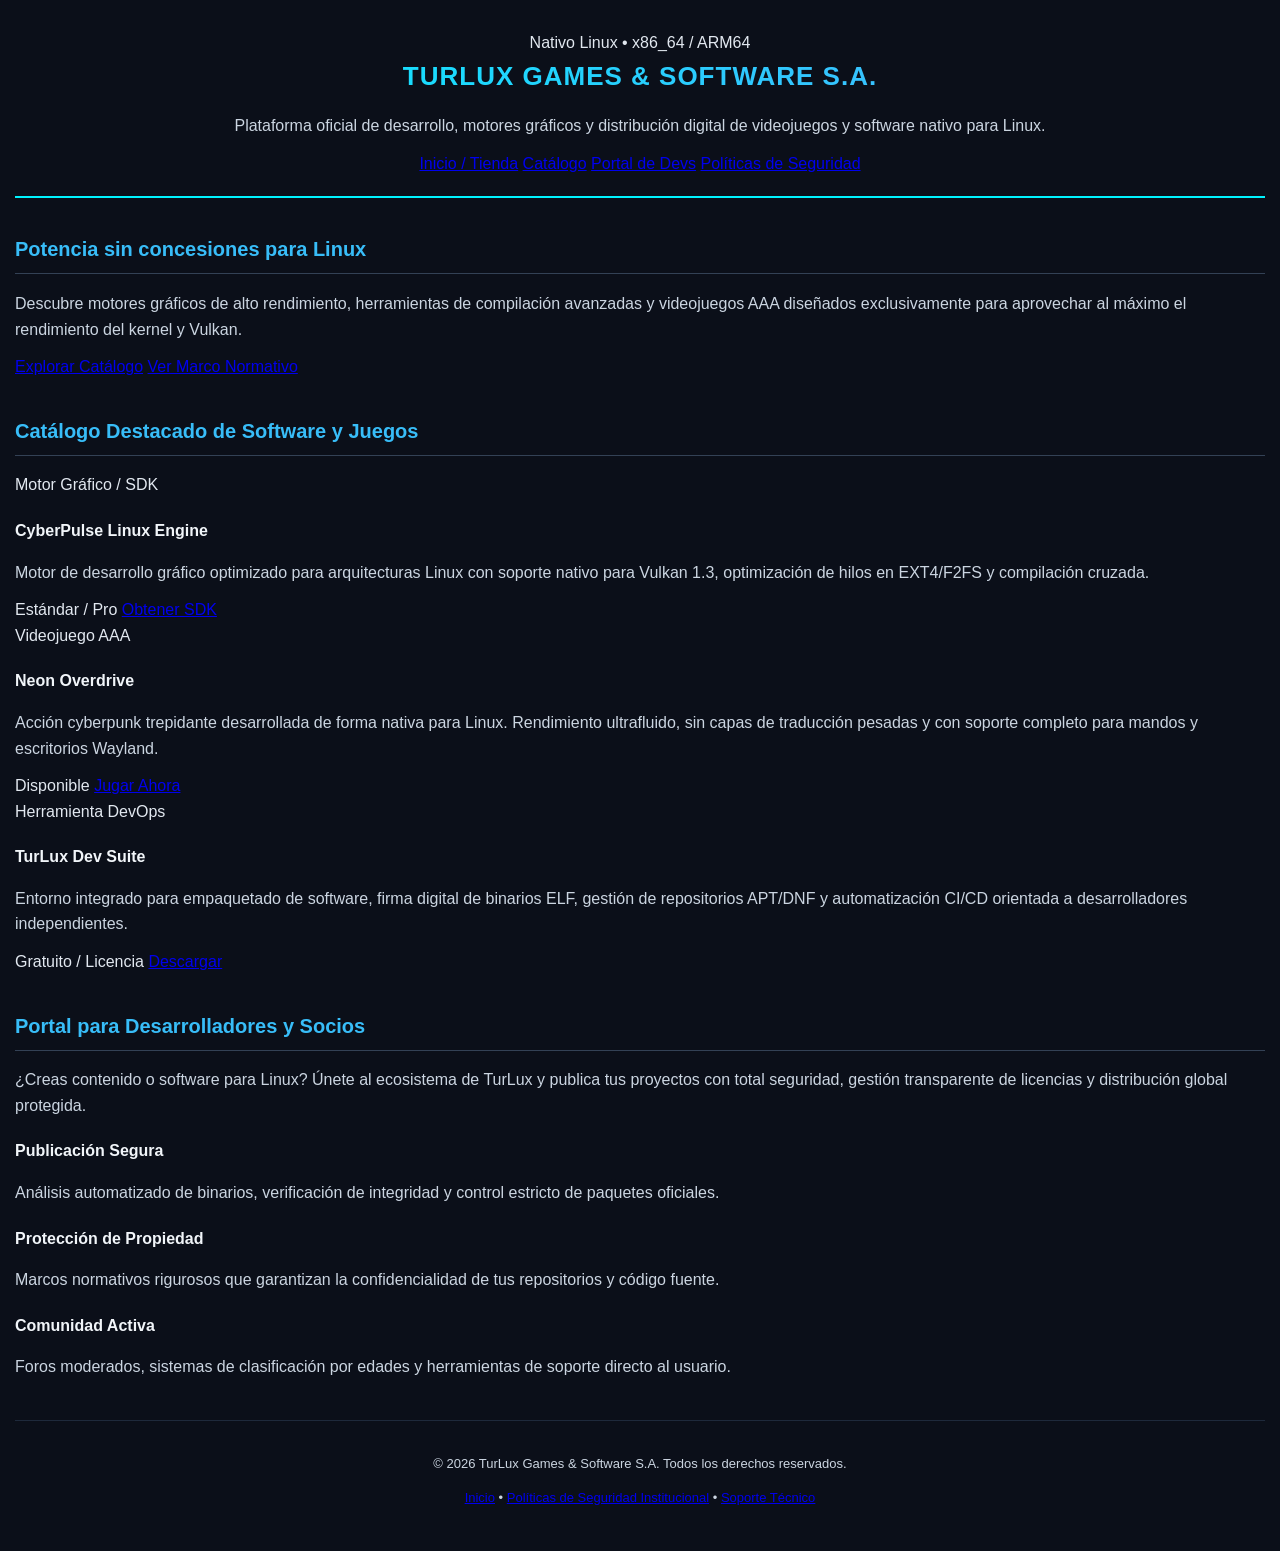
==== commit 4d3d8ee3: "Revamp index.html structure and content Updated the structure and content of the index.html file to " ====
--- a/index.html
+++ b/index.html
@@ -3,79 +3,101 @@
 <head>
     <meta charset="UTF-8">
     <meta name="viewport" content="width=device-width, initial-scale=1.0">
-    <title>TurLux Games & Software S.A. - Plataforma Linux</title>
+    <title>TurLux Games & Software S.A. - Ecosistema Linux</title>
     <link rel="stylesheet" href="estilos.css">
 </head>
 <body>
 
-    <div class="contenedor">
+    <div class="contenedor-principal">
         
-        <header>
-            <div class="meta-doc">Plataforma Oficial | Ecosistema Linux</div>
-            <h1>TurLux Games & Software S.A.</h1>
-            <div class="empresa">Desarrollo nativo, motores gráficos y distribución digital</div>
+        <header class="hero-header">
+            <div class="logo-area">
+                <span class="badge-linux">Nativo Linux &bull; x86_64 / ARM64</span>
+                <h1>TurLux Games & Software S.A.</h1>
+                <p class="subtitle">Plataforma oficial de desarrollo, motores gráficos y distribución digital de videojuegos y software nativo para Linux.</p>
+            </div>
+            <nav class="main-nav">
+                <a href="index.html" class="active">Inicio / Tienda</a>
+                <a href="#productos">Catálogo</a>
+                <a href="#desarrolladores">Portal de Devs</a>
+                <a href="politica.html" class="btn-policy">Políticas de Seguridad</a>
+            </nav>
         </header>
 
-        <nav class="indice">
-            <h2>Navegación</h2>
-            <ul>
-                <li><a href="#inicio">Inicio</a></li>
-                <li><a href="#catalogo">Catálogo Linux</a></li>
-                <li><a href="#comunidad">Comunidad</a></li>
-                <li><a href="politica.html">Políticas de Seguridad</a></li>
-            </ul>
-        </nav>
+        <main>
+            <section class="hero-banner">
+                <div class="hero-content">
+                    <h2>Potencia sin concesiones para Linux</h2>
+                    <p>Descubre motores gráficos de alto rendimiento, herramientas de compilación avanzadas y videojuegos AAA diseñados exclusivamente para aprovechar al máximo el rendimiento del kernel y Vulkan.</p>
+                    <div class="hero-buttons">
+                        <a href="#productos" class="btn-primary">Explorar Catálogo</a>
+                        <a href="politica.html" class="btn-secondary">Ver Marco Normativo</a>
+                    </div>
+                </div>
+            </section>
 
-        <section id="inicio">
-            <h2>Bienvenido a TurLux</h2>
-            <p>Somos una compañía especializada en el desarrollo de software de alto rendimiento y videojuegos AAA nativos para sistemas operativos <strong>Linux</strong>. Ofrecemos herramientas de desarrollo, motores gráficos optimizados y un espacio seguro para creadores y jugadores.</p>
-        </section>
+            <section id="productos" class="section-container">
+                <h2>Catálogo Destacado de Software y Juegos</h2>
+                <div class="grid-productos">
+                    <div class="card-producto">
+                        <div class="tag-cat">Motor Gráfico / SDK</div>
+                        <h3>CyberPulse Linux Engine</h3>
+                        <p>Motor de desarrollo gráfico optimizado para arquitecturas Linux con soporte nativo para Vulkan 1.3, optimización de hilos en EXT4/F2FS y compilación cruzada.</p>
+                        <div class="card-footer">
+                            <span class="precio">Estándar / Pro</span>
+                            <a href="#" class="btn-card">Obtener SDK</a>
+                        </div>
+                    </div>
+                    <div class="card-producto">
+                        <div class="tag-cat">Videojuego AAA</div>
+                        <h3>Neon Overdrive</h3>
+                        <p>Acción cyberpunk trepidante desarrollada de forma nativa para Linux. Rendimiento ultrafluido, sin capas de traducción pesadas y con soporte completo para mandos y escritorios Wayland.</p>
+                        <div class="card-footer">
+                            <span class="precio">Disponible</span>
+                            <a href="#" class="btn-card">Jugar Ahora</a>
+                        </div>
+                    </div>
+                    <div class="card-producto">
+                        <div class="tag-cat">Herramienta DevOps</div>
+                        <h3>TurLux Dev Suite</h3>
+                        <p>Entorno integrado para empaquetado de software, firma digital de binarios ELF, gestión de repositorios APT/DNF y automatización CI/CD orientada a desarrolladores independientes.</p>
+                        <div class="card-footer">
+                            <span class="precio">Gratuito / Licencia</span>
+                            <a href="#" class="btn-card">Descargar</a>
+                        </div>
+                    </div>
+                </div>
+            </section>
 
-        <section id="catalogo">
-            <h2>Software y Videojuegos Destacados</h2>
-            <table>
-                <thead>
-                    <tr>
-                        <th>Producto</th>
-                        <th>Tipo</th>
-                        <th>Plataforma Linux</th>
-                        <th>Acción</th>
-                    </tr>
-                </thead>
-                <tbody>
-                    <tr>
-                        <td><strong>CyberPulse Linux Engine</strong></td>
-                        <td>Motor Gráfico / SDK</td>
-                        <td>Ubuntu, Fedora, Arch</td>
-                        <td><a href="#" style="color: #00f2fe; text-decoration: none;">Ver Ficha</a></td>
-                    </tr>
-                    <tr>
-                        <td><strong>Neon Overdrive (Juego)</strong></td>
-                        <td>Videojuego de Acción</td>
-                        <td>Nativo Vulkan / OpenGL</td>
-                        <td><a href="#" style="color: #00f2fe; text-decoration: none;">Adquirir</a></td>
-                    </tr>
-                    <tr>
-                        <td><strong>TurLux Dev Suite</strong></td>
-                        <td>Herramienta de Compilación</td>
-                        <td>Universal Linux x86_64</td>
-                        <td><a href="#" style="color: #00f2fe; text-decoration: none;">Descargar</a></td>
-                    </tr>
-                </tbody>
-            </table>
-        </section>
-
-        <section id="comunidad">
-            <h2>Comunidad y Desarrolladores</h2>
-            <p>Nuestra plataforma permite que estudios independientes y desarrolladores asociados publiquen y comercialicen sus propios proyectos bajo estrictos estándares de calidad y seguridad digital.</p>
-            <div class="politica">
-                <h3>¿Eres desarrollador?</h3>
-                <p>Publica tus aplicaciones y videojuegos en nuestro ecosistema asegurando compatibilidad total con Linux y protección de propiedad intelectual.</p>
-            </div>
-        </section>
+            <section id="desarrolladores" class="section-container developer-spotlight">
+                <h2>Portal para Desarrolladores y Socios</h2>
+                <p>¿Creas contenido o software para Linux? Únete al ecosistema de TurLux y publica tus proyectos con total seguridad, gestión transparente de licencias y distribución global protegida.</p>
+                <div class="dev-features">
+                    <div class="feature-box">
+                        <h3>Publicación Segura</h3>
+                        <p>Análisis automatizado de binarios, verificación de integridad y control estricto de paquetes oficiales.</p>
+                    </div>
+                    <div class="feature-box">
+                        <h3>Protección de Propiedad</h3>
+                        <p>Marcos normativos rigurosos que garantizan la confidencialidad de tus repositorios y código fuente.</p>
+                    </div>
+                    <div class="feature-box">
+                        <h3>Comunidad Activa</h3>
+                        <p>Foros moderados, sistemas de clasificación por edades y herramientas de soporte directo al usuario.</p>
+                    </div>
+                </div>
+            </section>
+        </main>
 
         <footer>
-            TurLux Games & Software S.A. &copy; 2026 - Todos los derechos reservados &nbsp;|&nbsp; <a href="politica.html" style="color: #38bdf8; text-decoration: none;">Ver Políticas de Seguridad y Gobierno</a>
+            <div class="footer-content">
+                <p>&copy; 2026 TurLux Games & Software S.A. Todos los derechos reservados.</p>
+                <p class="footer-links">
+                    <a href="index.html">Inicio</a> &bull; 
+                    <a href="politica.html">Políticas de Seguridad Institucional</a> &bull; 
+                    <a href="#">Soporte Técnico</a>
+                </p>
+            </div>
         </footer>
 
     </div>
--- a/estilos.css
+++ b/estilos.css
@@ -189,19 +189,6 @@
     background-color: #1a2436;
 }
 
-.aprobacion-box {
-    background-color: #0f172a;
-    border: 1px solid #38bdf8;
-    border-radius: 6px;
-    padding: 18px 22px;
-    margin-top: 25px;
-}
-
-.aprobacion-box h3 {
-    color: #00f2fe;
-    margin-top: 0;
-}
-
 footer {
     margin-top: 40px;
     text-align: center;
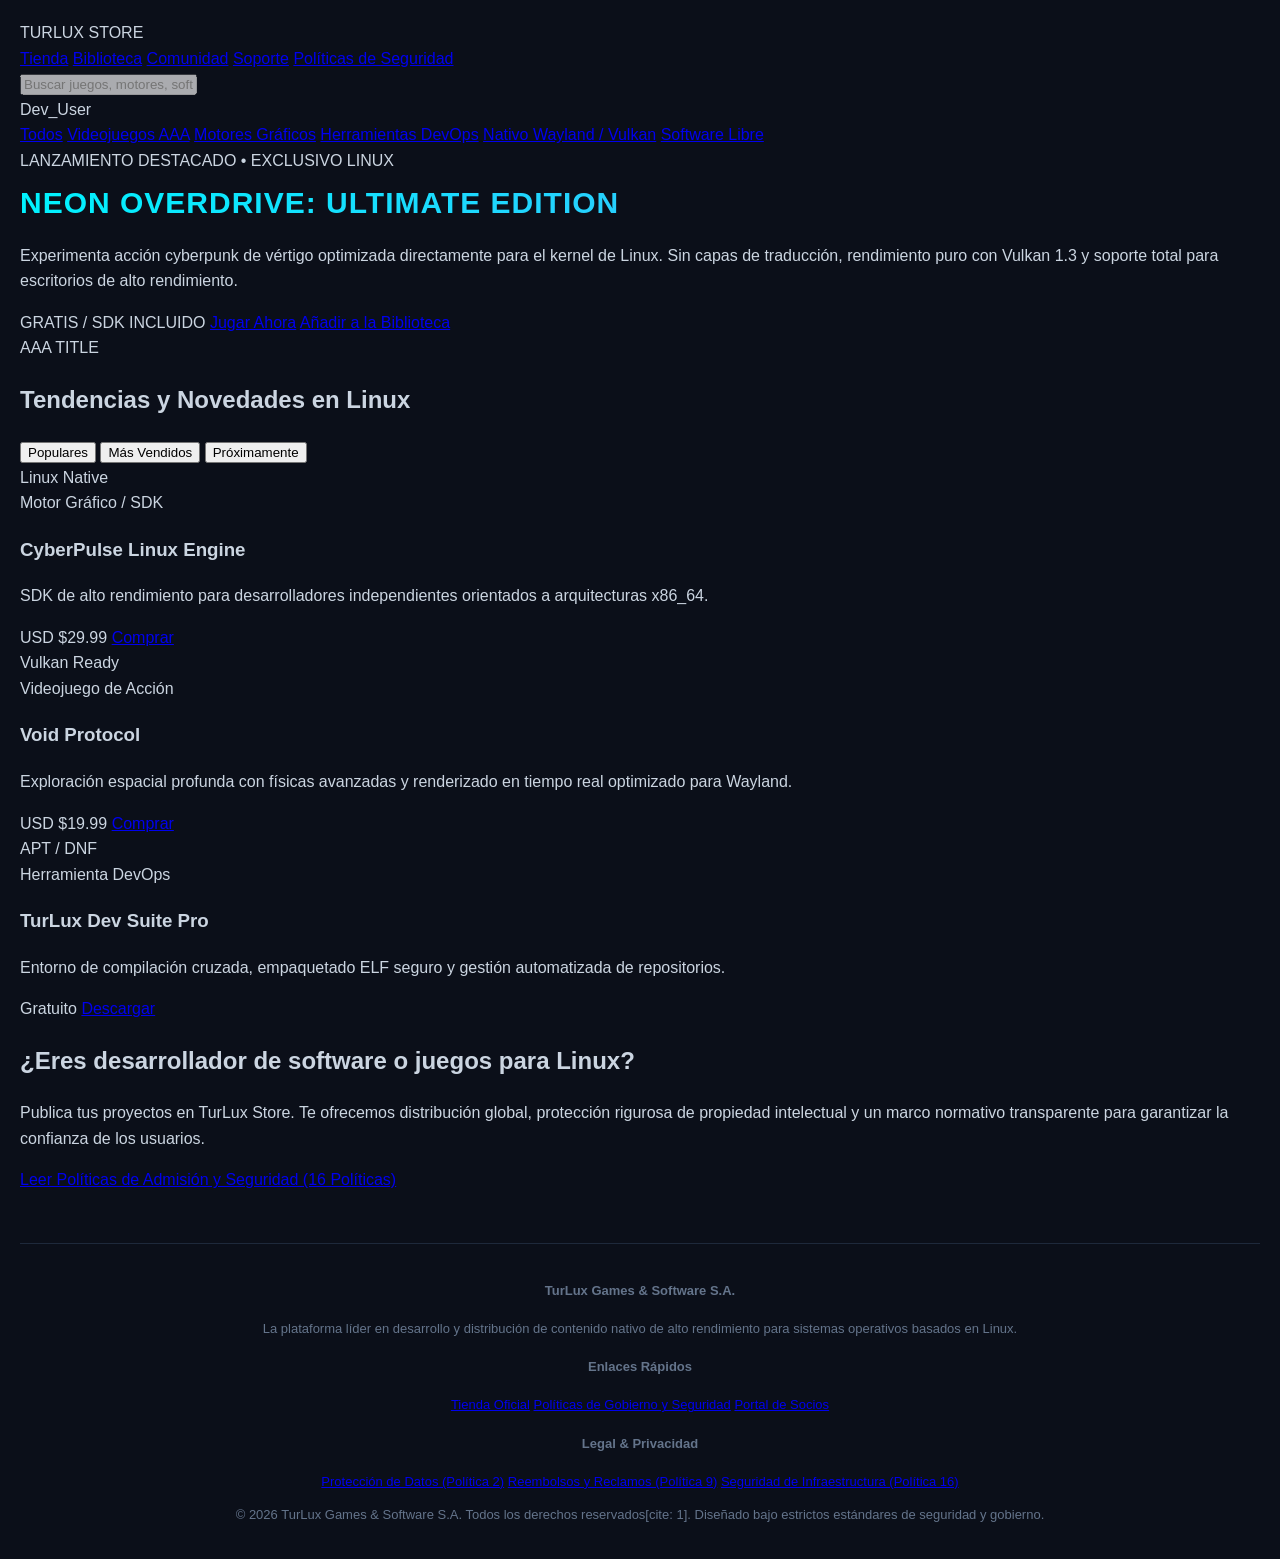
==== commit e9fac23f: "two Updated the HTML structure for the TurLux Store page, including changes to the header, main sect" ====
--- a/index.html
+++ b/index.html
@@ -3,100 +3,164 @@
 <head>
     <meta charset="UTF-8">
     <meta name="viewport" content="width=device-width, initial-scale=1.0">
-    <title>TurLux Games & Software S.A. - Ecosistema Linux</title>
+    <title>TurLux Store - Ecosistema Linux & Gaming</title>
     <link rel="stylesheet" href="estilos.css">
 </head>
 <body>
 
-    <div class="contenedor-principal">
+    <!-- BARRA SUPERIOR ESTILO CLIENTE DE JUEGOS -->
+    <header class="store-topbar">
+        <div class="store-brand">
+            <span class="brand-logo">TURLUX</span>
+            <span class="brand-sub">STORE</span>
+        </div>
+        <nav class="store-nav">
+            <a href="index.html" class="active">Tienda</a>
+            <a href="#biblioteca">Biblioteca</a>
+            <a href="#comunidad">Comunidad</a>
+            <a href="#soporte">Soporte</a>
+            <a href="politica.html" class="nav-policy-btn">Políticas de Seguridad</a>
+        </nav>
+        <div class="store-user-actions">
+            <div class="search-box">
+                <input type="text" placeholder="Buscar juegos, motores, software..." disabled>
+            </div>
+            <div class="user-profile-mock">
+                <span class="status-dot"></span>
+                <span>Dev_User</span>
+            </div>
+        </div>
+    </header>
+
+    <div class="store-container">
         
-        <header class="hero-header">
-            <div class="logo-area">
-                <span class="badge-linux">Nativo Linux &bull; x86_64 / ARM64</span>
-                <h1>TurLux Games & Software S.A.</h1>
-                <p class="subtitle">Plataforma oficial de desarrollo, motores gráficos y distribución digital de videojuegos y software nativo para Linux.</p>
-            </div>
-            <nav class="main-nav">
-                <a href="index.html" class="active">Inicio / Tienda</a>
-                <a href="#productos">Catálogo</a>
-                <a href="#desarrolladores">Portal de Devs</a>
-                <a href="politica.html" class="btn-policy">Políticas de Seguridad</a>
-            </nav>
-        </header>
+        <!-- CATEGORÍAS RÁPIDAS -->
+        <div class="store-categories-bar">
+            <a href="#" class="cat-pill active">Todos</a>
+            <a href="#" class="cat-pill">Videojuegos AAA</a>
+            <a href="#" class="cat-pill">Motores Gráficos</a>
+            <a href="#" class="cat-pill">Herramientas DevOps</a>
+            <a href="#" class="cat-pill">Nativo Wayland / Vulkan</a>
+            <a href="#" class="cat-pill">Software Libre</a>
+        </div>
 
-        <main>
-            <section class="hero-banner">
-                <div class="hero-content">
-                    <h2>Potencia sin concesiones para Linux</h2>
-                    <p>Descubre motores gráficos de alto rendimiento, herramientas de compilación avanzadas y videojuegos AAA diseñados exclusivamente para aprovechar al máximo el rendimiento del kernel y Vulkan.</p>
-                    <div class="hero-buttons">
-                        <a href="#productos" class="btn-primary">Explorar Catálogo</a>
-                        <a href="politica.html" class="btn-secondary">Ver Marco Normativo</a>
+        <!-- HERO BANNER PRINCIPAL (DESTACADO ESTILO STEAM/EPIC) -->
+        <section class="store-hero">
+            <div class="hero-backdrop">
+                <div class="hero-info">
+                    <span class="badge-featured">LANZAMIENTO DESTACADO &bull; EXCLUSIVO LINUX</span>
+                    <h1>Neon Overdrive: Ultimate Edition</h1>
+                    <p class="hero-desc">Experimenta acción cyberpunk de vértigo optimizada directamente para el kernel de Linux. Sin capas de traducción, rendimiento puro con Vulkan 1.3 y soporte total para escritorios de alto rendimiento.</p>
+                    <div class="hero-pricing">
+                        <span class="price-tag">GRATIS / SDK INCLUIDO</span>
+                        <a href="#" class="btn-store-primary">Jugar Ahora</a>
+                        <a href="#" class="btn-store-secondary">Añadir a la Biblioteca</a>
                     </div>
                 </div>
-            </section>
+                <div class="hero-preview-art">
+                    <div class="art-frame">
+                        <span class="art-tag">AAA TITLE</span>
+                        <div class="art-glow"></div>
+                    </div>
+                </div>
+            </div>
+        </section>
 
-            <section id="productos" class="section-container">
-                <h2>Catálogo Destacado de Software y Juegos</h2>
-                <div class="grid-productos">
-                    <div class="card-producto">
-                        <div class="tag-cat">Motor Gráfico / SDK</div>
+        <!-- SECCIÓN DE JUEGOS Y SOFTWARE EN TENDENCIA -->
+        <section class="store-section">
+            <div class="section-header-flex">
+                <h2>Tendencias y Novedades en Linux</h2>
+                <div class="filter-tabs">
+                    <button class="tab-btn active">Populares</button>
+                    <button class="tab-btn">Más Vendidos</button>
+                    <button class="tab-btn">Próximamente</button>
+                </div>
+            </div>
+
+            <div class="store-grid-products">
+                <!-- Producto 1 -->
+                <div class="product-card">
+                    <div class="product-thumb engine-thumb">
+                        <span class="os-badge">Linux Native</span>
+                    </div>
+                    <div class="product-details">
+                        <span class="product-category">Motor Gráfico / SDK</span>
                         <h3>CyberPulse Linux Engine</h3>
-                        <p>Motor de desarrollo gráfico optimizado para arquitecturas Linux con soporte nativo para Vulkan 1.3, optimización de hilos en EXT4/F2FS y compilación cruzada.</p>
-                        <div class="card-footer">
-                            <span class="precio">Estándar / Pro</span>
-                            <a href="#" class="btn-card">Obtener SDK</a>
-                        </div>
-                    </div>
-                    <div class="card-producto">
-                        <div class="tag-cat">Videojuego AAA</div>
-                        <h3>Neon Overdrive</h3>
-                        <p>Acción cyberpunk trepidante desarrollada de forma nativa para Linux. Rendimiento ultrafluido, sin capas de traducción pesadas y con soporte completo para mandos y escritorios Wayland.</p>
-                        <div class="card-footer">
-                            <span class="precio">Disponible</span>
-                            <a href="#" class="btn-card">Jugar Ahora</a>
-                        </div>
-                    </div>
-                    <div class="card-producto">
-                        <div class="tag-cat">Herramienta DevOps</div>
-                        <h3>TurLux Dev Suite</h3>
-                        <p>Entorno integrado para empaquetado de software, firma digital de binarios ELF, gestión de repositorios APT/DNF y automatización CI/CD orientada a desarrolladores independientes.</p>
-                        <div class="card-footer">
-                            <span class="precio">Gratuito / Licencia</span>
-                            <a href="#" class="btn-card">Descargar</a>
+                        <p class="product-snippet">SDK de alto rendimiento para desarrolladores independientes orientados a arquitecturas x86_64.</p>
+                        <div class="product-footer">
+                            <span class="product-price">USD $29.99</span>
+                            <a href="#" class="btn-buy">Comprar</a>
                         </div>
                     </div>
                 </div>
-            </section>
 
-            <section id="desarrolladores" class="section-container developer-spotlight">
-                <h2>Portal para Desarrolladores y Socios</h2>
-                <p>¿Creas contenido o software para Linux? Únete al ecosistema de TurLux y publica tus proyectos con total seguridad, gestión transparente de licencias y distribución global protegida.</p>
-                <div class="dev-features">
-                    <div class="feature-box">
-                        <h3>Publicación Segura</h3>
-                        <p>Análisis automatizado de binarios, verificación de integridad y control estricto de paquetes oficiales.</p>
+                <!-- Producto 2 -->
+                <div class="product-card">
+                    <div class="product-thumb game-thumb">
+                        <span class="os-badge">Vulkan Ready</span>
                     </div>
-                    <div class="feature-box">
-                        <h3>Protección de Propiedad</h3>
-                        <p>Marcos normativos rigurosos que garantizan la confidencialidad de tus repositorios y código fuente.</p>
-                    </div>
-                    <div class="feature-box">
-                        <h3>Comunidad Activa</h3>
-                        <p>Foros moderados, sistemas de clasificación por edades y herramientas de soporte directo al usuario.</p>
+                    <div class="product-details">
+                        <span class="product-category">Videojuego de Acción</span>
+                        <h3>Void Protocol</h3>
+                        <p class="product-snippet">Exploración espacial profunda con físicas avanzadas y renderizado en tiempo real optimizado para Wayland.</p>
+                        <div class="product-footer">
+                            <span class="product-price">USD $19.99</span>
+                            <a href="#" class="btn-buy">Comprar</a>
+                        </div>
                     </div>
                 </div>
-            </section>
-        </main>
 
-        <footer>
-            <div class="footer-content">
-                <p>&copy; 2026 TurLux Games & Software S.A. Todos los derechos reservados.</p>
-                <p class="footer-links">
-                    <a href="index.html">Inicio</a> &bull; 
-                    <a href="politica.html">Políticas de Seguridad Institucional</a> &bull; 
-                    <a href="#">Soporte Técnico</a>
-                </p>
+                <!-- Producto 3 -->
+                <div class="product-card">
+                    <div class="product-thumb dev-thumb">
+                        <span class="os-badge">APT / DNF</span>
+                    </div>
+                    <div class="product-details">
+                        <span class="product-category">Herramienta DevOps</span>
+                        <h3>TurLux Dev Suite Pro</h3>
+                        <p class="product-snippet">Entorno de compilación cruzada, empaquetado ELF seguro y gestión automatizada de repositorios.</p>
+                        <div class="product-footer">
+                            <span class="product-price free">Gratuito</span>
+                            <a href="#" class="btn-buy">Descargar</a>
+                        </div>
+                    </div>
+                </div>
+            </div>
+        </section>
+
+        <!-- SECCIÓN ESPECIAL: PORTAL DE DESARROLLADORES Y SEGURIDAD -->
+        <section class="store-banner-alt">
+            <div class="alt-content">
+                <h2>¿Eres desarrollador de software o juegos para Linux?</h2>
+                <p>Publica tus proyectos en TurLux Store. Te ofrecemos distribución global, protección rigurosa de propiedad intelectual y un marco normativo transparente para garantizar la confianza de los usuarios.</p>
+                <div class="alt-buttons">
+                    <a href="politica.html" class="btn-store-primary">Leer Políticas de Admisión y Seguridad (16 Políticas)</a>
+                </div>
+            </div>
+        </section>
+
+        <!-- PIE DE PÁGINA PROFESIONAL -->
+        <footer class="store-footer">
+            <div class="footer-grid">
+                <div class="footer-col">
+                    <h4>TurLux Games & Software S.A.</h4>
+                    <p>La plataforma líder en desarrollo y distribución de contenido nativo de alto rendimiento para sistemas operativos basados en Linux.</p>
+                </div>
+                <div class="footer-col">
+                    <h4>Enlaces Rápidos</h4>
+                    <a href="index.html">Tienda Oficial</a>
+                    <a href="politica.html">Políticas de Gobierno y Seguridad</a>
+                    <a href="#">Portal de Socios</a>
+                </div>
+                <div class="footer-col">
+                    <h4>Legal & Privacidad</h4>
+                    <a href="politica.html">Protección de Datos (Política 2)</a>
+                    <a href="politica.html">Reembolsos y Reclamos (Política 9)</a>
+                    <a href="politica.html">Seguridad de Infraestructura (Política 16)</a>
+                </div>
+            </div>
+            <div class="footer-bottom">
+                <p>&copy; 2026 TurLux Games & Software S.A. Todos los derechos reservados[cite: 1]. Diseñado bajo estrictos estándares de seguridad y gobierno.</p>
             </div>
         </footer>
 
--- a/estilos.css
+++ b/estilos.css
@@ -5,26 +5,26 @@
 body {
     font-family: 'Segoe UI', Tahoma, Geneva, Verdana, sans-serif;
     background-color: #0b0f19;
-    color: #e2e8f0;
+    color: #cbd5e1;
     line-height: 1.6;
     margin: 0;
-    padding: 30px 15px;
-}
-
-.contenedor {
-    max-width: 920px;
+    padding: 20px;
+}
+
+.contenedor-principal {
+    max-width: 1050px;
     margin: 0 auto;
     background: linear-gradient(145deg, #131b2e, #1a233a);
     padding: 40px;
     border-radius: 12px;
-    box-shadow: 0 10px 25px rgba(0, 0, 0, 0.5), 0 0 15px rgba(56, 189, 248, 0.1);
+    box-shadow: 0 15px 35px rgba(0, 0, 0, 0.6), 0 0 20px rgba(56, 189, 248, 0.15);
     border: 1px solid #1e293b;
 }
 
-header {
+.hero-header {
     border-bottom: 2px solid #00f2fe;
-    padding-bottom: 20px;
-    margin-bottom: 25px;
+    padding-bottom: 25px;
+    margin-bottom: 30px;
     text-align: center;
 }
 
@@ -33,13 +33,25 @@
     color: #94a3b8;
     text-transform: uppercase;
     letter-spacing: 1.5px;
-    margin-bottom: 8px;
+    margin-bottom: 10px;
+}
+
+.badge-linux {
+    background-color: #1e293b;
+    color: #38bdf8;
+    padding: 4px 12px;
+    border-radius: 20px;
+    font-size: 12px;
+    font-weight: 600;
+    border: 1px solid #334155;
+    display: inline-block;
+    margin-bottom: 10px;
 }
 
 h1 {
     color: #ffffff;
-    margin: 0 0 10px 0;
-    font-size: 26px;
+    margin: 5px 0 10px 0;
+    font-size: 30px;
     text-transform: uppercase;
     letter-spacing: 1px;
     background: linear-gradient(90deg, #00f2fe, #4facfe);
@@ -47,6 +59,13 @@
     -webkit-text-fill-color: transparent;
 }
 
+.subtitle {
+    color: #94a3b8;
+    font-size: 15px;
+    max-width: 700px;
+    margin: 0 auto;
+}
+
 .empresa {
     font-weight: bold;
     color: #38bdf8;
@@ -54,146 +73,342 @@
     letter-spacing: 0.5px;
 }
 
-.indice {
+.main-nav {
+    margin-top: 20px;
+    display: flex;
+    justify-content: center;
+    gap: 15px;
+    flex-wrap: wrap;
+}
+
+.main-nav a {
+    color: #cbd5e1;
+    text-decoration: none;
+    font-size: 14px;
+    padding: 8px 16px;
+    background-color: #0f172a;
+    border: 1px solid #334155;
+    border-radius: 6px;
+    transition: all 0.2s ease;
+}
+
+.main-nav a:hover, .main-nav a.active {
+    color: #00f2fe;
+    border-color: #00f2fe;
+    background-color: #1a2436;
+}
+
+.btn-policy {
+    background-color: #0369a1 !important;
+    color: #fff !important;
+    border-color: #0284c7 !important;
+}
+
+.btn-policy:hover {
+    background-color: #0284c7 !important;
+}
+
+.hero-banner {
+    background: linear-gradient(rgba(15, 23, 42, 0.85), rgba(15, 23, 42, 0.95)), url('data:image/svg+xml;utf8,<svg xmlns="http://www.w3.org/2000/svg" width="100" height="100" viewBox="0 0 100 100"><rect width="100" height="100" fill="%230f172a"/><path d="M0 0l100 100M100 0L0 100" stroke="%231e293b" stroke-width="1"/></svg>');
+    padding: 40px;
+    border-radius: 8px;
+    border: 1px solid #1e293b;
+    margin-bottom: 35px;
+    text-align: center;
+}
+
+.hero-banner h2 {
+    color: #00f2fe;
+    font-size: 26px;
+    margin-top: 0;
+}
+
+.hero-banner p {
+    color: #cbd5e1;
+    font-size: 16px;
+    max-width: 700px;
+    margin: 15px auto 25px auto;
+}
+
+.hero-buttons {
+    display: flex;
+    justify-content: center;
+    gap: 15px;
+}
+
+.btn-primary, .btn-secondary {
+    padding: 10px 20px;
+    border-radius: 6px;
+    text-decoration: none;
+    font-weight: 600;
+    font-size: 14px;
+    transition: all 0.2s;
+}
+
+.btn-primary {
+    background-color: #00f2fe;
+    color: #0b0f19;
+}
+
+.btn-primary:hover {
+    background-color: #38bdf8;
+}
+
+.btn-secondary {
+    background-color: #1e293b;
+    color: #e2e8f0;
+    border: 1px solid #334155;
+}
+
+.btn-secondary:hover {
+    background-color: #334155;
+}
+
+.section-container {
+    margin-bottom: 40px;
+}
+
+.section-container h2 {
+    color: #38bdf8;
+    border-bottom: 1px solid #334155;
+    padding-bottom: 10px;
+    margin-bottom: 25px;
+    font-size: 22px;
+}
+
+.grid-productos {
+    display: grid;
+    grid-template-columns: repeat(auto-fit, minmax(280px, 1fr));
+    gap: 20px;
+}
+
+.card-producto {
     background-color: #0f172a;
     border: 1px solid #1e293b;
     border-radius: 8px;
-    padding: 15px 20px;
+    padding: 25px;
+    display: flex;
+    flex-direction: column;
+    justify-content: space-between;
+    transition: transform 0.2s, box-shadow 0.2s;
+}
+
+.card-producto:hover {
+    transform: translateY(-4px);
+    box-shadow: 0 8px 20px rgba(0, 242, 254, 0.15);
+    border-color: #00f2fe;
+}
+
+.tag-cat {
+    font-size: 11px;
+    text-transform: uppercase;
+    color: #38bdf8;
+    font-weight: 700;
+    letter-spacing: 1px;
+    margin-bottom: 8px;
+}
+
+.card-producto h3 {
+    color: #ffffff;
+    margin: 0 0 10px 0;
+    font-size: 18px;
+}
+
+.card-producto p {
+    color: #94a3b8;
+    font-size: 14px;
+    margin-bottom: 20px;
+}
+
+.card-footer {
+    display: flex;
+    justify-content: space-between;
+    align-items: center;
+    border-top: 1px solid #1e293b;
+    padding-top: 15px;
+}
+
+.precio {
+    font-size: 13px;
+    color: #cbd5e1;
+}
+
+.btn-card {
+    background-color: #1e293b;
+    color: #00f2fe;
+    padding: 6px 14px;
+    border-radius: 4px;
+    text-decoration: none;
+    font-size: 13px;
+    font-weight: 600;
+    border: 1px solid #334155;
+    transition: all 0.2s;
+}
+
+.btn-card:hover {
+    background-color: #00f2fe;
+    color: #0b0f19;
+}
+
+.developer-spotlight {
+    background-color: #0f172a;
+    padding: 30px;
+    border-radius: 8px;
+    border: 1px solid #1e293b;
+}
+
+.dev-features {
+    display: grid;
+    grid-template-columns: repeat(auto-fit, minmax(240px, 1fr));
+    gap: 20px;
+    margin-top: 20px;
+}
+
+.feature-box {
+    background-color: #131b2e;
+    padding: 20px;
+    border-radius: 6px;
+    border-left: 3px solid #00f2fe;
+}
+
+.feature-box h3 {
+    color: #ffffff;
+    font-size: 16px;
+    margin-top: 0;
+}
+
+.feature-box p {
+    color: #94a3b8;
+    font-size: 13px;
+    margin-bottom: 0;
+}
+
+/* Estilos de la página de políticas */
+.indice-completo {
+    background-color: #0f172a;
+    border: 1px solid #1e293b;
+    border-radius: 8px;
+    padding: 20px;
     margin-bottom: 30px;
 }
 
-.indice h2 {
+.indice-completo h2 {
     margin-top: 0;
-    font-size: 15px;
+    font-size: 16px;
     text-transform: uppercase;
     letter-spacing: 1px;
     border-bottom: 1px solid #1e293b;
-    padding-bottom: 6px;
-    margin-bottom: 12px;
-}
-
-.indice ul {
+    padding-bottom: 8px;
+    margin-bottom: 15px;
+    color: #38bdf8;
+}
+
+.indice-completo ul {
     list-style: none;
     padding: 0;
     margin: 0;
     display: grid;
-    grid-template-columns: repeat(auto-fill, minmax(210px, 1fr));
+    grid-template-columns: repeat(auto-fit, minmax(280px, 1fr));
     gap: 8px;
 }
 
-.indice li {
-    margin: 0;
-}
-
-.indice a {
+.indice-completo a {
     color: #cbd5e1;
     text-decoration: none;
     font-size: 13px;
     display: block;
-    padding: 4px 8px;
+    padding: 6px 10px;
     border-radius: 4px;
     background-color: #131b2e;
     border: 1px solid transparent;
     transition: all 0.2s ease;
 }
 
-.indice a:hover {
+.indice-completo a:hover {
     color: #00f2fe;
     border-color: #00f2fe;
     background-color: #1a2436;
 }
 
-h2 {
+.documento-texto h2 {
     color: #38bdf8;
     border-bottom: 1px solid #334155;
     padding-bottom: 8px;
-    margin-top: 35px;
-    font-size: 20px;
-}
-
-h3 {
-    color: #f1f5f9;
-    font-size: 16px;
-    margin-top: 20px;
-}
-
-p {
-    margin-bottom: 12px;
-    color: #cbd5e1;
-}
-
-ul {
-    padding-left: 20px;
-    margin-bottom: 18px;
-}
-
-li {
-    margin-bottom: 6px;
-    color: #cbd5e1;
-}
-
-li strong, p strong {
-    color: #38bdf8;
-}
-
-.politica {
+    margin-top: 40px;
+    font-size: 22px;
+}
+
+.sec-doc {
+    margin-bottom: 30px;
+}
+
+.politica-card {
     background-color: #0f172a;
     border-left: 4px solid #00f2fe;
-    padding: 22px;
-    margin-bottom: 22px;
+    padding: 25px;
+    margin-bottom: 25px;
     border-radius: 6px;
     box-shadow: 0 4px 6px rgba(0, 0, 0, 0.3);
-    transition: transform 0.2s ease, box-shadow 0.2s ease;
-}
-
-.politica:hover {
-    transform: translateY(-2px);
-    box-shadow: 0 6px 12px rgba(0, 242, 254, 0.15);
-}
-
-.politica h3 {
+    border-top: 1px solid #1e293b;
+    border-right: 1px solid #1e293b;
+    border-bottom: 1px solid #1e293b;
+}
+
+.politica-card h3 {
     color: #00f2fe;
     margin-top: 0;
-    margin-bottom: 14px;
+    margin-bottom: 15px;
     font-size: 18px;
     border-bottom: 1px solid #1e293b;
-    padding-bottom: 8px;
-}
-
-table {
-    width: 100%;
-    border-collapse: collapse;
-    margin: 20px 0;
-    background-color: #0f172a;
+    padding-bottom: 10px;
+}
+
+.politica-card ul {
+    padding-left: 20px;
+    margin-bottom: 15px;
+}
+
+.politica-card li {
+    margin-bottom: 6px;
+    color: #cbd5e1;
+}
+
+.aprobacion-box {
+    background-color: #0f172a;
+    border: 1px solid #38bdf8;
     border-radius: 6px;
-    overflow: hidden;
-}
-
-th, td {
-    padding: 12px 15px;
-    text-align: left;
-    border-bottom: 1px solid #1e293b;
-}
-
-th {
-    background-color: #1e293b;
-    color: #38bdf8;
-    font-weight: 600;
-}
-
-td {
-    color: #cbd5e1;
-}
-
-tr:hover {
-    background-color: #1a2436;
+    padding: 25px;
+    margin-top: 30px;
+}
+
+.aprobacion-box h2 {
+    color: #00f2fe;
+    margin-top: 0;
+    border-bottom: none;
+    padding-bottom: 0;
 }
 
 footer {
-    margin-top: 40px;
+    margin-top: 50px;
     text-align: center;
     font-size: 13px;
     color: #64748b;
     border-top: 1px solid #1e293b;
     padding-top: 20px;
 }
+
+.footer-content {
+    display: flex;
+    flex-direction: column;
+    gap: 8px;
+    align-items: center;
+}
+
+.footer-links a {
+    color: #38bdf8;
+    text-decoration: none;
+}
+
+.footer-links a:hover {
+    text-decoration: underline;
+}
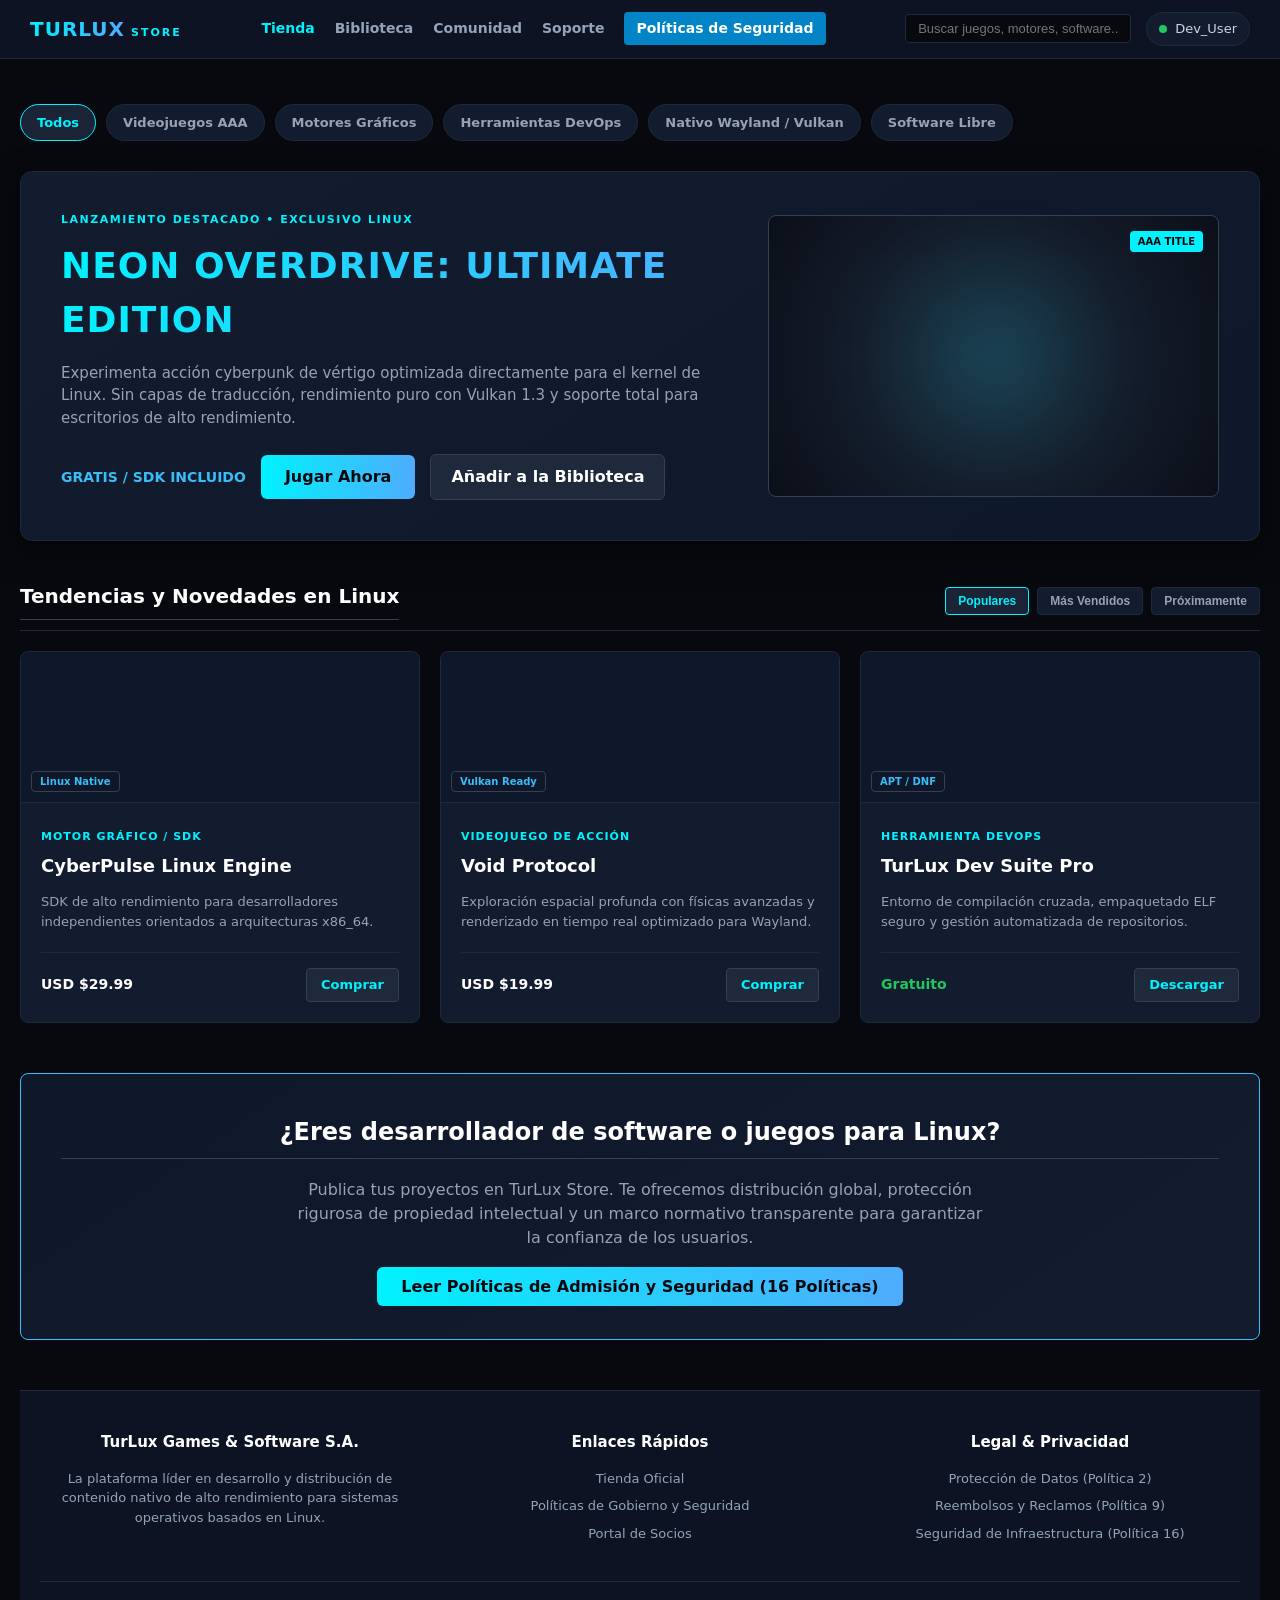
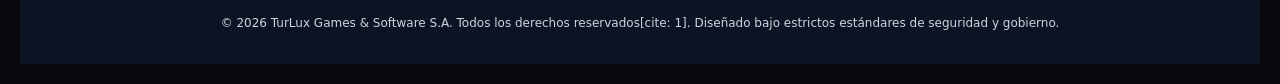
==== commit 3b83f5ae: "Seven Updated the security policy link in the navigation bar and ensured proper HTML structure." ====
--- a/index.html
+++ b/index.html
@@ -19,7 +19,7 @@
             <a href="#biblioteca">Biblioteca</a>
             <a href="#comunidad">Comunidad</a>
             <a href="#soporte">Soporte</a>
-            <a href="politica.html" class="nav-policy-btn">Políticas de Seguridad</a>
+            <a href="politica_actualizada.html" class="nav-policy-btn">Políticas de Seguridad</a>
         </nav>
         <div class="store-user-actions">
             <div class="search-box">
--- a/estilos.css
+++ b/estilos.css
@@ -5,26 +5,26 @@
 body {
     font-family: 'Segoe UI', Tahoma, Geneva, Verdana, sans-serif;
     background-color: #0b0f19;
-    color: #cbd5e1;
+    color: #e2e8f0;
     line-height: 1.6;
     margin: 0;
-    padding: 20px;
-}
-
-.contenedor-principal {
-    max-width: 1050px;
+    padding: 30px 15px;
+}
+
+.contenedor {
+    max-width: 920px;
     margin: 0 auto;
     background: linear-gradient(145deg, #131b2e, #1a233a);
     padding: 40px;
     border-radius: 12px;
-    box-shadow: 0 15px 35px rgba(0, 0, 0, 0.6), 0 0 20px rgba(56, 189, 248, 0.15);
-    border: 1px solid #1e293b;
-}
-
-.hero-header {
+    box-shadow: 0 10px 25px rgba(0, 0, 0, 0.5), 0 0 15px rgba(56, 189, 248, 0.1);
+    border: 1px solid #1e293b;
+}
+
+header {
     border-bottom: 2px solid #00f2fe;
-    padding-bottom: 25px;
-    margin-bottom: 30px;
+    padding-bottom: 20px;
+    margin-bottom: 25px;
     text-align: center;
 }
 
@@ -33,25 +33,13 @@
     color: #94a3b8;
     text-transform: uppercase;
     letter-spacing: 1.5px;
-    margin-bottom: 10px;
-}
-
-.badge-linux {
-    background-color: #1e293b;
-    color: #38bdf8;
-    padding: 4px 12px;
-    border-radius: 20px;
-    font-size: 12px;
-    font-weight: 600;
-    border: 1px solid #334155;
-    display: inline-block;
-    margin-bottom: 10px;
+    margin-bottom: 8px;
 }
 
 h1 {
     color: #ffffff;
-    margin: 5px 0 10px 0;
-    font-size: 30px;
+    margin: 0 0 10px 0;
+    font-size: 26px;
     text-transform: uppercase;
     letter-spacing: 1px;
     background: linear-gradient(90deg, #00f2fe, #4facfe);
@@ -59,13 +47,6 @@
     -webkit-text-fill-color: transparent;
 }
 
-.subtitle {
-    color: #94a3b8;
-    font-size: 15px;
-    max-width: 700px;
-    margin: 0 auto;
-}
-
 .empresa {
     font-weight: bold;
     color: #38bdf8;
@@ -73,323 +54,156 @@
     letter-spacing: 0.5px;
 }
 
-.main-nav {
-    margin-top: 20px;
-    display: flex;
-    justify-content: center;
-    gap: 15px;
-    flex-wrap: wrap;
-}
-
-.main-nav a {
-    color: #cbd5e1;
-    text-decoration: none;
-    font-size: 14px;
-    padding: 8px 16px;
+.indice {
     background-color: #0f172a;
-    border: 1px solid #334155;
-    border-radius: 6px;
-    transition: all 0.2s ease;
-}
-
-.main-nav a:hover, .main-nav a.active {
-    color: #00f2fe;
-    border-color: #00f2fe;
-    background-color: #1a2436;
-}
-
-.btn-policy {
-    background-color: #0369a1 !important;
-    color: #fff !important;
-    border-color: #0284c7 !important;
-}
-
-.btn-policy:hover {
-    background-color: #0284c7 !important;
-}
-
-.hero-banner {
-    background: linear-gradient(rgba(15, 23, 42, 0.85), rgba(15, 23, 42, 0.95)), url('data:image/svg+xml;utf8,<svg xmlns="http://www.w3.org/2000/svg" width="100" height="100" viewBox="0 0 100 100"><rect width="100" height="100" fill="%230f172a"/><path d="M0 0l100 100M100 0L0 100" stroke="%231e293b" stroke-width="1"/></svg>');
-    padding: 40px;
+    border: 1px solid #1e293b;
     border-radius: 8px;
-    border: 1px solid #1e293b;
-    margin-bottom: 35px;
-    text-align: center;
-}
-
-.hero-banner h2 {
-    color: #00f2fe;
-    font-size: 26px;
+    padding: 15px 20px;
+    margin-bottom: 30px;
+}
+
+.indice h2 {
     margin-top: 0;
-}
-
-.hero-banner p {
-    color: #cbd5e1;
-    font-size: 16px;
-    max-width: 700px;
-    margin: 15px auto 25px auto;
-}
-
-.hero-buttons {
-    display: flex;
-    justify-content: center;
-    gap: 15px;
-}
-
-.btn-primary, .btn-secondary {
-    padding: 10px 20px;
-    border-radius: 6px;
-    text-decoration: none;
-    font-weight: 600;
-    font-size: 14px;
-    transition: all 0.2s;
-}
-
-.btn-primary {
-    background-color: #00f2fe;
-    color: #0b0f19;
-}
-
-.btn-primary:hover {
-    background-color: #38bdf8;
-}
-
-.btn-secondary {
-    background-color: #1e293b;
-    color: #e2e8f0;
-    border: 1px solid #334155;
-}
-
-.btn-secondary:hover {
-    background-color: #334155;
-}
-
-.section-container {
-    margin-bottom: 40px;
-}
-
-.section-container h2 {
-    color: #38bdf8;
-    border-bottom: 1px solid #334155;
-    padding-bottom: 10px;
-    margin-bottom: 25px;
-    font-size: 22px;
-}
-
-.grid-productos {
-    display: grid;
-    grid-template-columns: repeat(auto-fit, minmax(280px, 1fr));
-    gap: 20px;
-}
-
-.card-producto {
-    background-color: #0f172a;
-    border: 1px solid #1e293b;
-    border-radius: 8px;
-    padding: 25px;
-    display: flex;
-    flex-direction: column;
-    justify-content: space-between;
-    transition: transform 0.2s, box-shadow 0.2s;
-}
-
-.card-producto:hover {
-    transform: translateY(-4px);
-    box-shadow: 0 8px 20px rgba(0, 242, 254, 0.15);
-    border-color: #00f2fe;
-}
-
-.tag-cat {
-    font-size: 11px;
-    text-transform: uppercase;
-    color: #38bdf8;
-    font-weight: 700;
-    letter-spacing: 1px;
-    margin-bottom: 8px;
-}
-
-.card-producto h3 {
-    color: #ffffff;
-    margin: 0 0 10px 0;
-    font-size: 18px;
-}
-
-.card-producto p {
-    color: #94a3b8;
-    font-size: 14px;
-    margin-bottom: 20px;
-}
-
-.card-footer {
-    display: flex;
-    justify-content: space-between;
-    align-items: center;
-    border-top: 1px solid #1e293b;
-    padding-top: 15px;
-}
-
-.precio {
-    font-size: 13px;
-    color: #cbd5e1;
-}
-
-.btn-card {
-    background-color: #1e293b;
-    color: #00f2fe;
-    padding: 6px 14px;
-    border-radius: 4px;
-    text-decoration: none;
-    font-size: 13px;
-    font-weight: 600;
-    border: 1px solid #334155;
-    transition: all 0.2s;
-}
-
-.btn-card:hover {
-    background-color: #00f2fe;
-    color: #0b0f19;
-}
-
-.developer-spotlight {
-    background-color: #0f172a;
-    padding: 30px;
-    border-radius: 8px;
-    border: 1px solid #1e293b;
-}
-
-.dev-features {
-    display: grid;
-    grid-template-columns: repeat(auto-fit, minmax(240px, 1fr));
-    gap: 20px;
-    margin-top: 20px;
-}
-
-.feature-box {
-    background-color: #131b2e;
-    padding: 20px;
-    border-radius: 6px;
-    border-left: 3px solid #00f2fe;
-}
-
-.feature-box h3 {
-    color: #ffffff;
-    font-size: 16px;
-    margin-top: 0;
-}
-
-.feature-box p {
-    color: #94a3b8;
-    font-size: 13px;
-    margin-bottom: 0;
-}
-
-/* Estilos de la página de políticas */
-.indice-completo {
-    background-color: #0f172a;
-    border: 1px solid #1e293b;
-    border-radius: 8px;
-    padding: 20px;
-    margin-bottom: 30px;
-}
-
-.indice-completo h2 {
-    margin-top: 0;
-    font-size: 16px;
+    font-size: 15px;
     text-transform: uppercase;
     letter-spacing: 1px;
     border-bottom: 1px solid #1e293b;
-    padding-bottom: 8px;
-    margin-bottom: 15px;
-    color: #38bdf8;
-}
-
-.indice-completo ul {
+    padding-bottom: 6px;
+    margin-bottom: 12px;
+}
+
+.indice ul {
     list-style: none;
     padding: 0;
     margin: 0;
     display: grid;
-    grid-template-columns: repeat(auto-fit, minmax(280px, 1fr));
+    grid-template-columns: repeat(auto-fill, minmax(210px, 1fr));
     gap: 8px;
 }
 
-.indice-completo a {
+.indice li {
+    margin: 0;
+}
+
+.indice a {
     color: #cbd5e1;
     text-decoration: none;
     font-size: 13px;
     display: block;
-    padding: 6px 10px;
+    padding: 4px 8px;
     border-radius: 4px;
     background-color: #131b2e;
     border: 1px solid transparent;
     transition: all 0.2s ease;
 }
 
-.indice-completo a:hover {
+.indice a:hover {
     color: #00f2fe;
     border-color: #00f2fe;
     background-color: #1a2436;
 }
 
-.documento-texto h2 {
+h2 {
     color: #38bdf8;
     border-bottom: 1px solid #334155;
     padding-bottom: 8px;
-    margin-top: 40px;
-    font-size: 22px;
-}
-
-.sec-doc {
-    margin-bottom: 30px;
-}
-
-.politica-card {
+    margin-top: 35px;
+    font-size: 20px;
+}
+
+h3 {
+    color: #f1f5f9;
+    font-size: 16px;
+    margin-top: 20px;
+}
+
+p {
+    margin-bottom: 12px;
+    color: #cbd5e1;
+}
+
+ul {
+    padding-left: 20px;
+    margin-bottom: 18px;
+}
+
+li {
+    margin-bottom: 6px;
+    color: #cbd5e1;
+}
+
+li strong, p strong {
+    color: #38bdf8;
+}
+
+.politica {
     background-color: #0f172a;
     border-left: 4px solid #00f2fe;
-    padding: 25px;
-    margin-bottom: 25px;
+    padding: 22px;
+    margin-bottom: 22px;
     border-radius: 6px;
     box-shadow: 0 4px 6px rgba(0, 0, 0, 0.3);
-    border-top: 1px solid #1e293b;
-    border-right: 1px solid #1e293b;
-    border-bottom: 1px solid #1e293b;
-}
-
-.politica-card h3 {
+    transition: transform 0.2s ease, box-shadow 0.2s ease;
+}
+
+.politica:hover {
+    transform: translateY(-2px);
+    box-shadow: 0 6px 12px rgba(0, 242, 254, 0.15);
+}
+
+.politica h3 {
     color: #00f2fe;
     margin-top: 0;
-    margin-bottom: 15px;
+    margin-bottom: 14px;
     font-size: 18px;
     border-bottom: 1px solid #1e293b;
-    padding-bottom: 10px;
-}
-
-.politica-card ul {
-    padding-left: 20px;
-    margin-bottom: 15px;
-}
-
-.politica-card li {
-    margin-bottom: 6px;
+    padding-bottom: 8px;
+}
+
+table {
+    width: 100%;
+    border-collapse: collapse;
+    margin: 20px 0;
+    background-color: #0f172a;
+    border-radius: 6px;
+    overflow: hidden;
+}
+
+th, td {
+    padding: 12px 15px;
+    text-align: left;
+    border-bottom: 1px solid #1e293b;
+}
+
+th {
+    background-color: #1e293b;
+    color: #38bdf8;
+    font-weight: 600;
+}
+
+td {
     color: #cbd5e1;
+}
+
+tr:hover {
+    background-color: #1a2436;
 }
 
 .aprobacion-box {
     background-color: #0f172a;
     border: 1px solid #38bdf8;
     border-radius: 6px;
-    padding: 25px;
-    margin-top: 30px;
-}
-
-.aprobacion-box h2 {
+    padding: 18px 22px;
+    margin-top: 25px;
+}
+
+.aprobacion-box h3 {
     color: #00f2fe;
     margin-top: 0;
-    border-bottom: none;
-    padding-bottom: 0;
 }
 
 footer {
-    margin-top: 50px;
+    margin-top: 40px;
     text-align: center;
     font-size: 13px;
     color: #64748b;
@@ -397,18 +211,481 @@
     padding-top: 20px;
 }
 
-.footer-content {
-    display: flex;
-    flex-direction: column;
+html {
+    scroll-behavior: smooth;
+}
+
+body {
+    font-family: 'Segoe UI', system-ui, -apple-system, sans-serif;
+    background-color: #07090e;
+    color: #cbd5e1;
+    margin: 0;
+    padding: 0;
+    line-height: 1.5;
+}
+
+/* BARRA SUPERIOR ESTILO CLIENTE */
+.store-topbar {
+    background-color: #0d1322;
+    border-bottom: 1px solid #1e293b;
+    padding: 12px 30px;
+    display: flex;
+    align-items: center;
+    justify-content: space-between;
+    position: sticky;
+    top: 0;
+    z-index: 1000;
+}
+
+.store-brand {
+    display: flex;
+    align-items: baseline;
+    gap: 6px;
+}
+
+.brand-logo {
+    font-weight: 800;
+    font-size: 20px;
+    color: #ffffff;
+    letter-spacing: 1px;
+    background: linear-gradient(90deg, #00f2fe, #4facfe);
+    -webkit-background-clip: text;
+    -webkit-text-fill-color: transparent;
+}
+
+.brand-sub {
+    font-size: 11px;
+    color: #00f2fe;
+    font-weight: 700;
+    letter-spacing: 2px;
+}
+
+.store-nav {
+    display: flex;
+    gap: 20px;
+    align-items: center;
+}
+
+.store-nav a {
+    color: #94a3b8;
+    text-decoration: none;
+    font-size: 14px;
+    font-weight: 600;
+    transition: color 0.2s;
+}
+
+.store-nav a:hover, .store-nav a.active {
+    color: #00f2fe;
+}
+
+.nav-policy-btn {
+    background-color: #0284c7 !important;
+    color: #ffffff !important;
+    padding: 6px 12px;
+    border-radius: 4px;
+}
+
+.store-user-actions {
+    display: flex;
+    align-items: center;
+    gap: 15px;
+}
+
+.search-box input {
+    background-color: #07090e;
+    border: 1px solid #1e293b;
+    border-radius: 4px;
+    padding: 6px 12px;
+    color: #fff;
+    font-size: 13px;
+    width: 200px;
+}
+
+.user-profile-mock {
+    display: flex;
+    align-items: center;
     gap: 8px;
-    align-items: center;
-}
-
-.footer-links a {
+    background: #131b2e;
+    padding: 6px 12px;
+    border-radius: 20px;
+    font-size: 13px;
+    border: 1px solid #1e293b;
+}
+
+.status-dot {
+    width: 8px;
+    height: 8px;
+    background-color: #22c55e;
+    border-radius: 50%;
+}
+
+/* CONTENEDOR GENERAL DE TIENDA */
+.store-container {
+    max-width: 1280px;
+    margin: 0 auto;
+    padding: 20px;
+}
+
+/* BARRA DE CATEGORÍAS */
+.store-categories-bar {
+    display: flex;
+    gap: 10px;
+    margin-bottom: 25px;
+    overflow-x: auto;
+    padding-bottom: 5px;
+}
+
+.cat-pill {
+    background-color: #131b2e;
+    color: #94a3b8;
+    padding: 8px 16px;
+    border-radius: 20px;
+    text-decoration: none;
+    font-size: 13px;
+    font-weight: 600;
+    border: 1px solid #1e293b;
+    white-space: nowrap;
+    transition: all 0.2s;
+}
+
+.cat-pill:hover, .cat-pill.active {
+    background-color: #1a2436;
+    color: #00f2fe;
+    border-color: #00f2fe;
+}
+
+/* HERO BANNER DESTACADO */
+.store-hero {
+    background: linear-gradient(145deg, #131b2e, #0f172a);
+    border-radius: 12px;
+    border: 1px solid #1e293b;
+    overflow: hidden;
+    margin-bottom: 40px;
+    box-shadow: 0 10px 30px rgba(0, 0, 0, 0.5);
+}
+
+.hero-backdrop {
+    display: grid;
+    grid-template-columns: 1.2fr 0.8fr;
+    padding: 40px;
+    gap: 30px;
+    align-items: center;
+}
+
+.badge-featured {
+    font-size: 11px;
+    font-weight: 700;
+    color: #00f2fe;
+    letter-spacing: 1.5px;
+    display: block;
+    margin-bottom: 10px;
+}
+
+.hero-info h1 {
+    font-size: 36px;
+    color: #fff;
+    margin: 0 0 15px 0;
+    text-transform: uppercase;
+}
+
+.hero-desc {
+    color: #94a3b8;
+    font-size: 15px;
+    margin-bottom: 25px;
+}
+
+.hero-pricing {
+    display: flex;
+    gap: 15px;
+    align-items: center;
+    flex-wrap: wrap;
+}
+
+.price-tag {
+    font-weight: 700;
     color: #38bdf8;
+    font-size: 14px;
+}
+
+.btn-store-primary {
+    background: linear-gradient(90deg, #00f2fe, #4facfe);
+    color: #07090e;
+    padding: 10px 24px;
+    border-radius: 6px;
+    font-weight: 700;
     text-decoration: none;
-}
-
-.footer-links a:hover {
-    text-decoration: underline;
-}
+    transition: opacity 0.2s;
+}
+
+.btn-store-primary:hover {
+    opacity: 0.9;
+}
+
+.btn-store-secondary {
+    background-color: #1e293b;
+    color: #fff;
+    padding: 10px 20px;
+    border-radius: 6px;
+    font-weight: 600;
+    text-decoration: none;
+    border: 1px solid #334155;
+}
+
+.btn-store-secondary:hover {
+    background-color: #334155;
+}
+
+.art-frame {
+    background: radial-gradient(circle, #1e293b 0%, #0b0f19 100%);
+    height: 280px;
+    border-radius: 8px;
+    border: 1px solid #334155;
+    position: relative;
+    display: flex;
+    align-items: center;
+    justify-content: center;
+}
+
+.art-tag {
+    position: absolute;
+    top: 15px;
+    right: 15px;
+    background: #00f2fe;
+    color: #07090e;
+    font-size: 10px;
+    font-weight: 800;
+    padding: 3px 8px;
+    border-radius: 4px;
+}
+
+.art-glow {
+    width: 100px;
+    height: 100px;
+    background: #00f2fe;
+    filter: blur(60px);
+    opacity: 0.3;
+}
+
+/* SECCIÓN DE PRODUCTOS / GRID */
+.store-section {
+    margin-bottom: 50px;
+}
+
+.section-header-flex {
+    display: flex;
+    justify-content: space-between;
+    align-items: center;
+    margin-bottom: 20px;
+    border-bottom: 1px solid #1e293b;
+    padding-bottom: 10px;
+}
+
+.section-header-flex h2 {
+    color: #fff;
+    font-size: 20px;
+    margin: 0;
+}
+
+.filter-tabs {
+    display: flex;
+    gap: 8px;
+}
+
+.tab-btn {
+    background: #131b2e;
+    border: 1px solid #1e293b;
+    color: #94a3b8;
+    padding: 6px 12px;
+    border-radius: 4px;
+    font-size: 12px;
+    cursor: pointer;
+    font-weight: 600;
+}
+
+.tab-btn.active {
+    background: #1a2436;
+    color: #00f2fe;
+    border-color: #00f2fe;
+}
+
+.store-grid-products {
+    display: grid;
+    grid-template-columns: repeat(auto-fit, minmax(320px, 1fr));
+    gap: 20px;
+}
+
+.product-card {
+    background-color: #131b2e;
+    border: 1px solid #1e293b;
+    border-radius: 8px;
+    overflow: hidden;
+    transition: transform 0.2s, box-shadow 0.2s;
+}
+
+.product-card:hover {
+    transform: translateY(-4px);
+    box-shadow: 0 10px 20px rgba(0, 242, 254, 0.1);
+    border-color: #00f2fe;
+}
+
+.product-thumb {
+    height: 150px;
+    background: #0f172a;
+    position: relative;
+    border-bottom: 1px solid #1e293b;
+}
+
+.os-badge {
+    position: absolute;
+    bottom: 10px;
+    left: 10px;
+    background: rgba(15, 23, 42, 0.8);
+    border: 1px solid #334155;
+    color: #38bdf8;
+    font-size: 10px;
+    padding: 2px 8px;
+    border-radius: 4px;
+    font-weight: 700;
+}
+
+.product-details {
+    padding: 20px;
+}
+
+.product-category {
+    font-size: 11px;
+    text-transform: uppercase;
+    color: #00f2fe;
+    font-weight: 700;
+    letter-spacing: 1px;
+}
+
+.product-card h3 {
+    color: #fff;
+    font-size: 18px;
+    margin: 5px 0 10px 0;
+}
+
+.product-snippet {
+    color: #94a3b8;
+    font-size: 13px;
+    margin-bottom: 20px;
+    height: 40px;
+    overflow: hidden;
+}
+
+.product-footer {
+    display: flex;
+    justify-content: space-between;
+    align-items: center;
+    border-top: 1px solid #1e293b;
+    padding-top: 15px;
+}
+
+.product-price {
+    font-weight: 700;
+    color: #fff;
+    font-size: 14px;
+}
+
+.product-price.free {
+    color: #22c55e;
+}
+
+.btn-buy {
+    background-color: #1e293b;
+    color: #00f2fe;
+    padding: 6px 14px;
+    border-radius: 4px;
+    text-decoration: none;
+    font-size: 13px;
+    font-weight: 600;
+    border: 1px solid #334155;
+}
+
+.btn-buy:hover {
+    background-color: #00f2fe;
+    color: #07090e;
+}
+
+/* BANNER SECUNDARIO */
+.store-banner-alt {
+    background: linear-gradient(145deg, #0f172a, #131b2e);
+    border: 1px solid #38bdf8;
+    border-radius: 8px;
+    padding: 40px;
+    text-align: center;
+    margin-bottom: 50px;
+}
+
+.alt-content h2 {
+    color: #fff;
+    font-size: 24px;
+    margin-top: 0;
+}
+
+.alt-content p {
+    color: #94a3b8;
+    max-width: 700px;
+    margin: 0 auto 25px auto;
+}
+
+/* PIE DE PÁGINA */
+.store-footer {
+    background-color: #0d1322;
+    border-top: 1px solid #1e293b;
+    padding: 40px 20px 20px 20px;
+    margin-top: 40px;
+}
+
+.footer-grid {
+    display: grid;
+    grid-template-columns: repeat(auto-fit, minmax(250px, 1fr));
+    gap: 30px;
+    max-width: 1240px;
+    margin: 0 auto 30px auto;
+}
+
+.footer-col h4 {
+    color: #fff;
+    font-size: 15px;
+    margin-top: 0;
+    margin-bottom: 15px;
+}
+
+.footer-col p {
+    color: #94a3b8;
+    font-size: 13px;
+}
+
+.footer-col a {
+    display: block;
+    color: #94a3b8;
+    text-decoration: none;
+    font-size: 13px;
+    margin-bottom: 8px;
+}
+
+.footer-col a:hover {
+    color: #00f2fe;
+}
+
+.footer-bottom {
+    text-align: center;
+    border-top: 1px solid #1e293b;
+    padding-top: 20px;
+    font-size: 12px;
+    color: #64748b;
+    max-width: 1240px;
+    margin: 0 auto;
+}
+
+@media(max-width: 768px) {
+    .hero-backdrop {
+        grid-template-columns: 1fr;
+    }
+    .store-topbar {
+        flex-direction: column;
+        gap: 15px;
+    }
+}
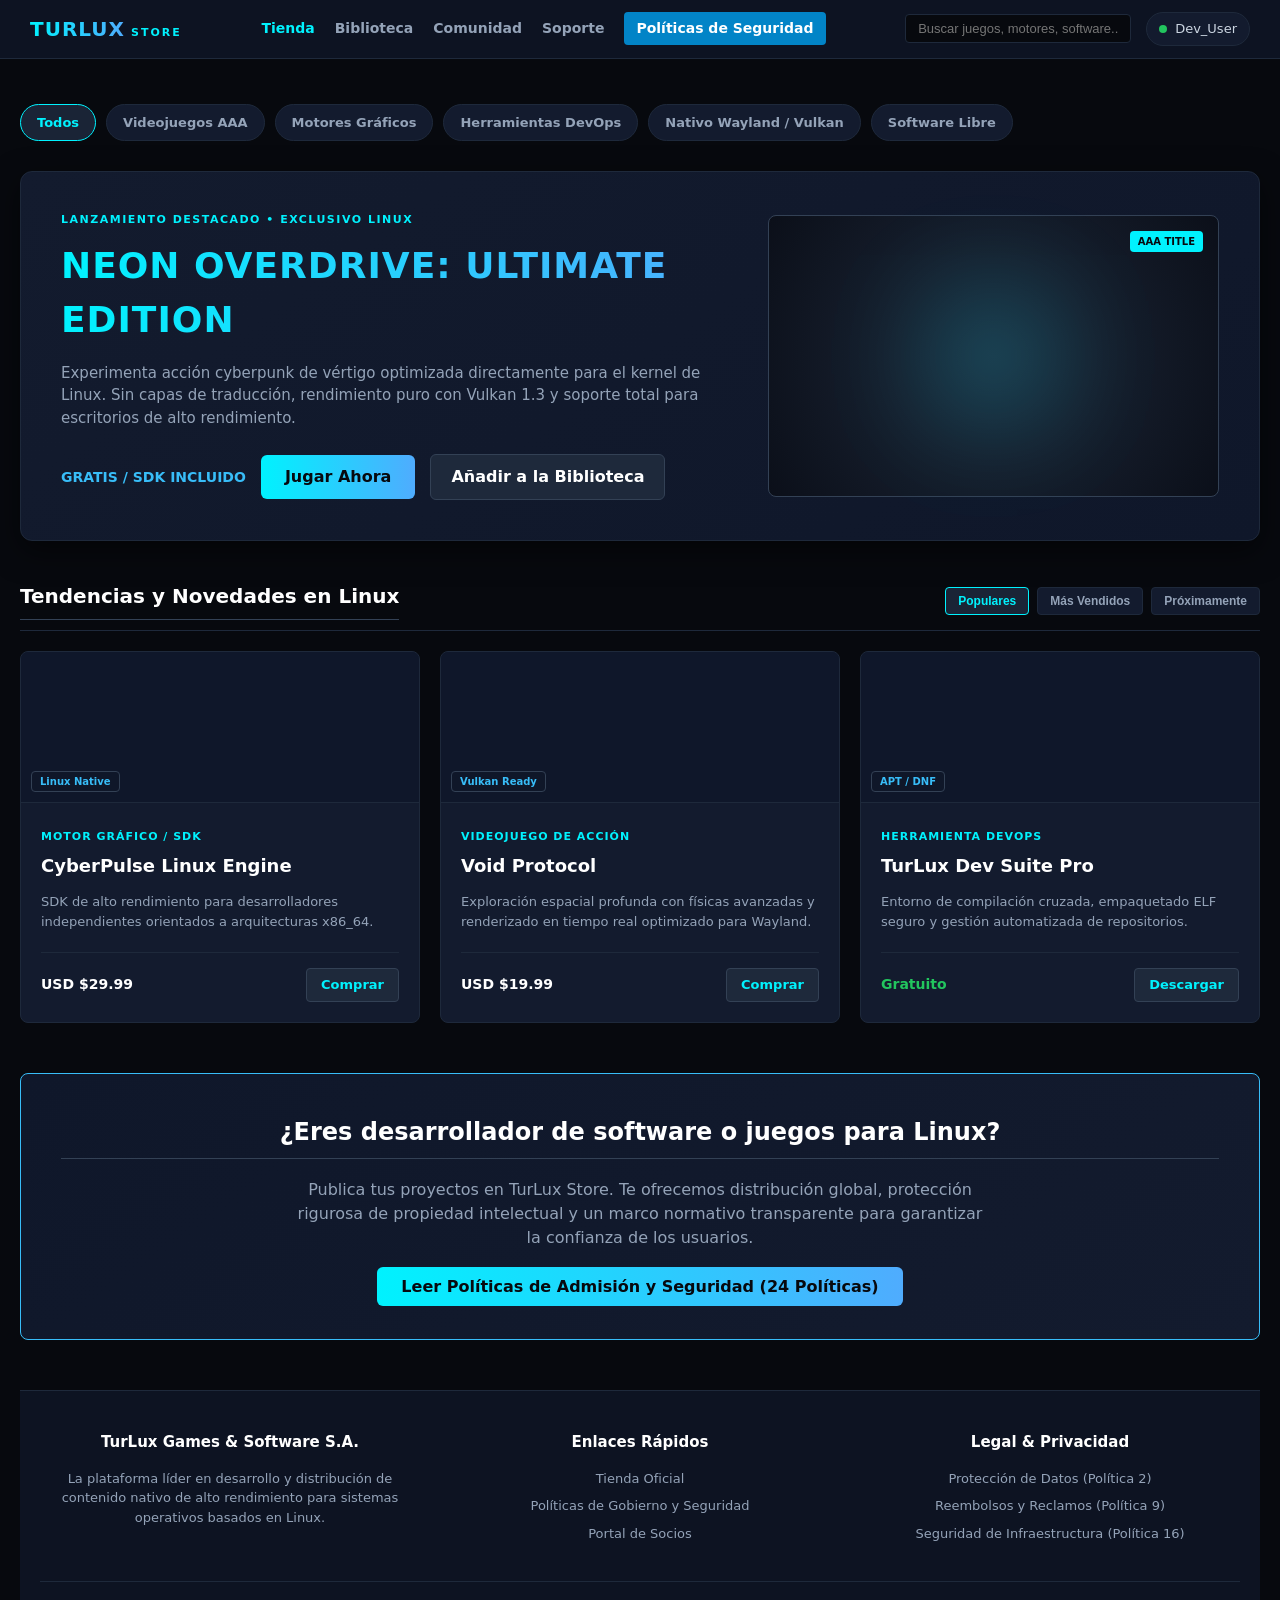
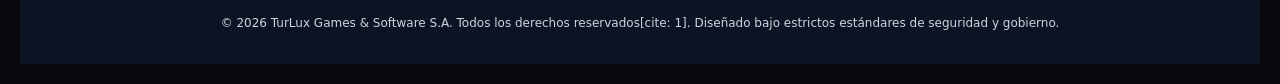
==== commit 27e7c6ca: "de 16 politicas a 24 politicas" ====
--- a/index.html
+++ b/index.html
@@ -134,7 +134,7 @@
                 <h2>¿Eres desarrollador de software o juegos para Linux?</h2>
                 <p>Publica tus proyectos en TurLux Store. Te ofrecemos distribución global, protección rigurosa de propiedad intelectual y un marco normativo transparente para garantizar la confianza de los usuarios.</p>
                 <div class="alt-buttons">
-                    <a href="politica.html" class="btn-store-primary">Leer Políticas de Admisión y Seguridad (16 Políticas)</a>
+                    <a href="politica_actualizada.html" class="btn-store-primary">Leer Políticas de Admisión y Seguridad (24 Políticas)</a>
                 </div>
             </div>
         </section>
@@ -149,14 +149,14 @@
                 <div class="footer-col">
                     <h4>Enlaces Rápidos</h4>
                     <a href="index.html">Tienda Oficial</a>
-                    <a href="politica.html">Políticas de Gobierno y Seguridad</a>
+                    <a href="politica_actualizada.html">Políticas de Gobierno y Seguridad</a>
                     <a href="#">Portal de Socios</a>
                 </div>
                 <div class="footer-col">
                     <h4>Legal & Privacidad</h4>
-                    <a href="politica.html">Protección de Datos (Política 2)</a>
-                    <a href="politica.html">Reembolsos y Reclamos (Política 9)</a>
-                    <a href="politica.html">Seguridad de Infraestructura (Política 16)</a>
+                    <a href="politica_actualizada.html">Protección de Datos (Política 2)</a>
+                    <a href="politica_actualizada.html">Reembolsos y Reclamos (Política 9)</a>
+                    <a href="politica_actualizada.html">Seguridad de Infraestructura (Política 16)</a>
                 </div>
             </div>
             <div class="footer-bottom">
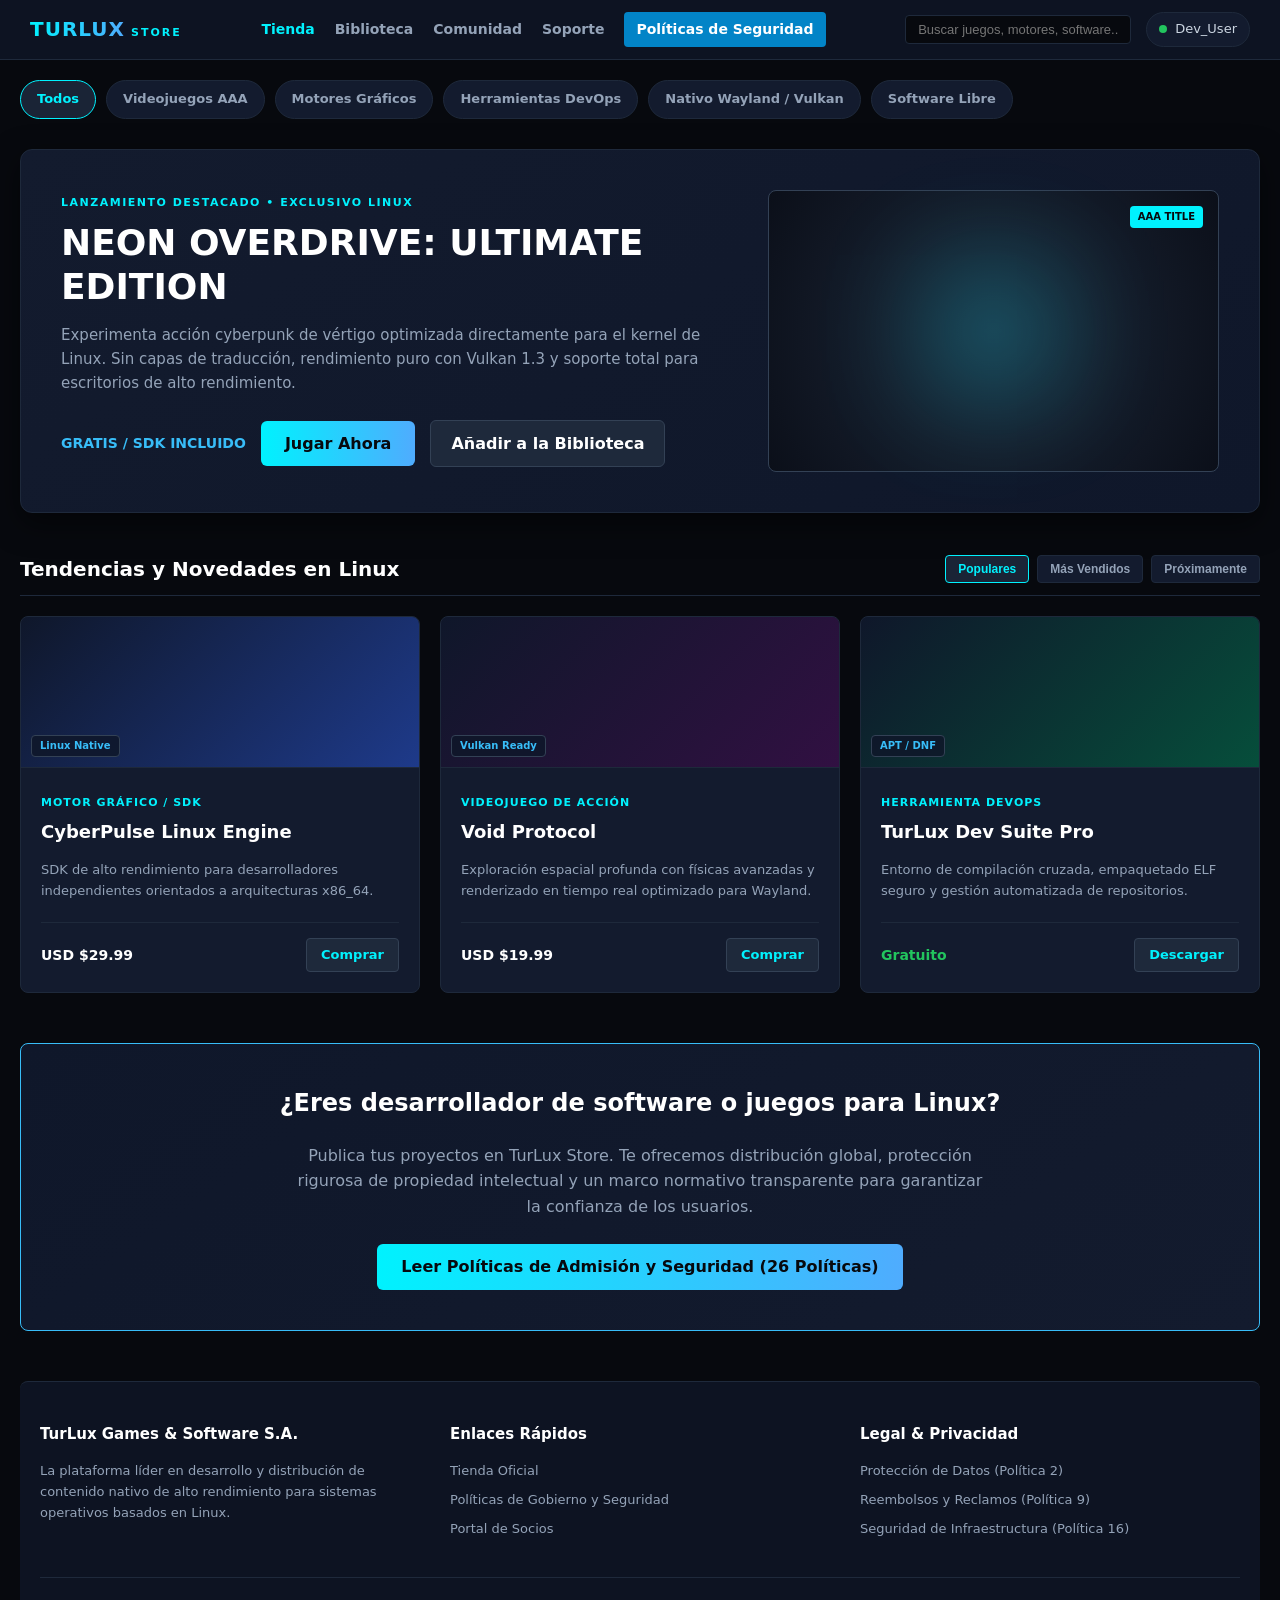
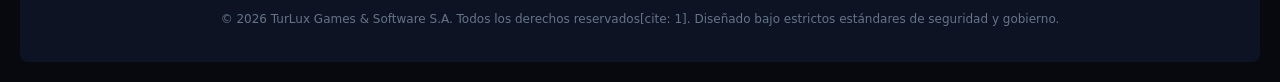
==== commit 81a47517: "dos politicas mas" ====
--- a/index.html
+++ b/index.html
@@ -134,7 +134,7 @@
                 <h2>¿Eres desarrollador de software o juegos para Linux?</h2>
                 <p>Publica tus proyectos en TurLux Store. Te ofrecemos distribución global, protección rigurosa de propiedad intelectual y un marco normativo transparente para garantizar la confianza de los usuarios.</p>
                 <div class="alt-buttons">
-                    <a href="politica_actualizada.html" class="btn-store-primary">Leer Políticas de Admisión y Seguridad (24 Políticas)</a>
+                    <a href="politica_actualizada.html" class="btn-store-primary">Leer Políticas de Admisión y Seguridad (26 Políticas)</a>
                 </div>
             </div>
         </section>
--- a/estilos.css
+++ b/estilos.css
@@ -1,230 +1,33 @@
+/* ==========================================================================
+   1. RESET Y BASE GLOBAL
+   ========================================================================== */
 html {
     scroll-behavior: smooth;
 }
 
 body {
-    font-family: 'Segoe UI', Tahoma, Geneva, Verdana, sans-serif;
-    background-color: #0b0f19;
-    color: #e2e8f0;
-    line-height: 1.6;
-    margin: 0;
-    padding: 30px 15px;
-}
-
-.contenedor {
-    max-width: 920px;
-    margin: 0 auto;
-    background: linear-gradient(145deg, #131b2e, #1a233a);
-    padding: 40px;
-    border-radius: 12px;
-    box-shadow: 0 10px 25px rgba(0, 0, 0, 0.5), 0 0 15px rgba(56, 189, 248, 0.1);
-    border: 1px solid #1e293b;
-}
-
-header {
-    border-bottom: 2px solid #00f2fe;
-    padding-bottom: 20px;
-    margin-bottom: 25px;
-    text-align: center;
-}
-
-.meta-doc {
-    font-size: 12px;
-    color: #94a3b8;
-    text-transform: uppercase;
-    letter-spacing: 1.5px;
-    margin-bottom: 8px;
-}
-
-h1 {
-    color: #ffffff;
-    margin: 0 0 10px 0;
-    font-size: 26px;
-    text-transform: uppercase;
-    letter-spacing: 1px;
-    background: linear-gradient(90deg, #00f2fe, #4facfe);
-    -webkit-background-clip: text;
-    -webkit-text-fill-color: transparent;
-}
-
-.empresa {
-    font-weight: bold;
-    color: #38bdf8;
-    font-size: 16px;
-    letter-spacing: 0.5px;
-}
-
-.indice {
-    background-color: #0f172a;
-    border: 1px solid #1e293b;
-    border-radius: 8px;
-    padding: 15px 20px;
-    margin-bottom: 30px;
-}
-
-.indice h2 {
-    margin-top: 0;
-    font-size: 15px;
-    text-transform: uppercase;
-    letter-spacing: 1px;
-    border-bottom: 1px solid #1e293b;
-    padding-bottom: 6px;
-    margin-bottom: 12px;
-}
-
-.indice ul {
-    list-style: none;
-    padding: 0;
-    margin: 0;
-    display: grid;
-    grid-template-columns: repeat(auto-fill, minmax(210px, 1fr));
-    gap: 8px;
-}
-
-.indice li {
-    margin: 0;
-}
-
-.indice a {
-    color: #cbd5e1;
-    text-decoration: none;
-    font-size: 13px;
-    display: block;
-    padding: 4px 8px;
-    border-radius: 4px;
-    background-color: #131b2e;
-    border: 1px solid transparent;
-    transition: all 0.2s ease;
-}
-
-.indice a:hover {
-    color: #00f2fe;
-    border-color: #00f2fe;
-    background-color: #1a2436;
-}
-
-h2 {
-    color: #38bdf8;
-    border-bottom: 1px solid #334155;
-    padding-bottom: 8px;
-    margin-top: 35px;
-    font-size: 20px;
-}
-
-h3 {
-    color: #f1f5f9;
-    font-size: 16px;
-    margin-top: 20px;
-}
-
-p {
-    margin-bottom: 12px;
-    color: #cbd5e1;
-}
-
-ul {
-    padding-left: 20px;
-    margin-bottom: 18px;
-}
-
-li {
-    margin-bottom: 6px;
-    color: #cbd5e1;
-}
-
-li strong, p strong {
-    color: #38bdf8;
-}
-
-.politica {
-    background-color: #0f172a;
-    border-left: 4px solid #00f2fe;
-    padding: 22px;
-    margin-bottom: 22px;
-    border-radius: 6px;
-    box-shadow: 0 4px 6px rgba(0, 0, 0, 0.3);
-    transition: transform 0.2s ease, box-shadow 0.2s ease;
-}
-
-.politica:hover {
-    transform: translateY(-2px);
-    box-shadow: 0 6px 12px rgba(0, 242, 254, 0.15);
-}
-
-.politica h3 {
-    color: #00f2fe;
-    margin-top: 0;
-    margin-bottom: 14px;
-    font-size: 18px;
-    border-bottom: 1px solid #1e293b;
-    padding-bottom: 8px;
-}
-
-table {
-    width: 100%;
-    border-collapse: collapse;
-    margin: 20px 0;
-    background-color: #0f172a;
-    border-radius: 6px;
-    overflow: hidden;
-}
-
-th, td {
-    padding: 12px 15px;
-    text-align: left;
-    border-bottom: 1px solid #1e293b;
-}
-
-th {
-    background-color: #1e293b;
-    color: #38bdf8;
-    font-weight: 600;
-}
-
-td {
-    color: #cbd5e1;
-}
-
-tr:hover {
-    background-color: #1a2436;
-}
-
-.aprobacion-box {
-    background-color: #0f172a;
-    border: 1px solid #38bdf8;
-    border-radius: 6px;
-    padding: 18px 22px;
-    margin-top: 25px;
-}
-
-.aprobacion-box h3 {
-    color: #00f2fe;
-    margin-top: 0;
-}
-
-footer {
-    margin-top: 40px;
-    text-align: center;
-    font-size: 13px;
-    color: #64748b;
-    border-top: 1px solid #1e293b;
-    padding-top: 20px;
-}
-
-html {
-    scroll-behavior: smooth;
-}
-
-body {
-    font-family: 'Segoe UI', system-ui, -apple-system, sans-serif;
+    font-family: 'Segoe UI', system-ui, -apple-system, BlinkMacSystemFont, Roboto, sans-serif;
     background-color: #07090e;
     color: #cbd5e1;
     margin: 0;
     padding: 0;
-    line-height: 1.5;
-}
-
-/* BARRA SUPERIOR ESTILO CLIENTE */
+    line-height: 1.6;
+}
+
+code {
+    background-color: #1e293b;
+    color: #00f2fe;
+    padding: 2px 6px;
+    border-radius: 4px;
+    font-family: ui-monospace, SFMono-Regular, Menlo, Monaco, Consolas, monospace;
+    font-size: 0.9em;
+}
+
+/* ==========================================================================
+   2. ESTILOS DE LA TIENDA (index.html)
+   ========================================================================== */
+
+/* Barra superior estilo cliente de juegos */
 .store-topbar {
     background-color: #0d1322;
     border-bottom: 1px solid #1e293b;
@@ -274,7 +77,8 @@
     transition: color 0.2s;
 }
 
-.store-nav a:hover, .store-nav a.active {
+.store-nav a:hover,
+.store-nav a.active {
     color: #00f2fe;
 }
 
@@ -283,6 +87,11 @@
     color: #ffffff !important;
     padding: 6px 12px;
     border-radius: 4px;
+    transition: background-color 0.2s;
+}
+
+.nav-policy-btn:hover {
+    background-color: #0369a1 !important;
 }
 
 .store-user-actions {
@@ -319,14 +128,14 @@
     border-radius: 50%;
 }
 
-/* CONTENEDOR GENERAL DE TIENDA */
+/* Contenedor general de tienda */
 .store-container {
     max-width: 1280px;
     margin: 0 auto;
     padding: 20px;
 }
 
-/* BARRA DE CATEGORÍAS */
+/* Barra de categorías */
 .store-categories-bar {
     display: flex;
     gap: 10px;
@@ -348,13 +157,14 @@
     transition: all 0.2s;
 }
 
-.cat-pill:hover, .cat-pill.active {
+.cat-pill:hover,
+.cat-pill.active {
     background-color: #1a2436;
     color: #00f2fe;
     border-color: #00f2fe;
 }
 
-/* HERO BANNER DESTACADO */
+/* Hero Banner Destacado */
 .store-hero {
     background: linear-gradient(145deg, #131b2e, #0f172a);
     border-radius: 12px;
@@ -383,9 +193,10 @@
 
 .hero-info h1 {
     font-size: 36px;
-    color: #fff;
+    color: #ffffff;
     margin: 0 0 15px 0;
     text-transform: uppercase;
+    line-height: 1.2;
 }
 
 .hero-desc {
@@ -414,6 +225,7 @@
     border-radius: 6px;
     font-weight: 700;
     text-decoration: none;
+    display: inline-block;
     transition: opacity 0.2s;
 }
 
@@ -429,6 +241,8 @@
     font-weight: 600;
     text-decoration: none;
     border: 1px solid #334155;
+    display: inline-block;
+    transition: background-color 0.2s;
 }
 
 .btn-store-secondary:hover {
@@ -459,14 +273,14 @@
 }
 
 .art-glow {
-    width: 100px;
-    height: 100px;
+    width: 110px;
+    height: 110px;
     background: #00f2fe;
     filter: blur(60px);
-    opacity: 0.3;
-}
-
-/* SECCIÓN DE PRODUCTOS / GRID */
+    opacity: 0.35;
+}
+
+/* Sección de Productos / Grid */
 .store-section {
     margin-bottom: 50px;
 }
@@ -478,6 +292,8 @@
     margin-bottom: 20px;
     border-bottom: 1px solid #1e293b;
     padding-bottom: 10px;
+    flex-wrap: wrap;
+    gap: 10px;
 }
 
 .section-header-flex h2 {
@@ -519,7 +335,7 @@
     border: 1px solid #1e293b;
     border-radius: 8px;
     overflow: hidden;
-    transition: transform 0.2s, box-shadow 0.2s;
+    transition: transform 0.2s, box-shadow 0.2s, border-color 0.2s;
 }
 
 .product-card:hover {
@@ -535,11 +351,23 @@
     border-bottom: 1px solid #1e293b;
 }
 
+.engine-thumb {
+    background: linear-gradient(135deg, #0f172a 0%, #1e3a8a 100%);
+}
+
+.game-thumb {
+    background: linear-gradient(135deg, #0f172a 0%, #311042 100%);
+}
+
+.dev-thumb {
+    background: linear-gradient(135deg, #0f172a 0%, #064e3b 100%);
+}
+
 .os-badge {
     position: absolute;
     bottom: 10px;
     left: 10px;
-    background: rgba(15, 23, 42, 0.8);
+    background: rgba(15, 23, 42, 0.85);
     border: 1px solid #334155;
     color: #38bdf8;
     font-size: 10px;
@@ -570,8 +398,7 @@
     color: #94a3b8;
     font-size: 13px;
     margin-bottom: 20px;
-    height: 40px;
-    overflow: hidden;
+    min-height: 40px;
 }
 
 .product-footer {
@@ -601,6 +428,7 @@
     font-size: 13px;
     font-weight: 600;
     border: 1px solid #334155;
+    transition: all 0.2s;
 }
 
 .btn-buy:hover {
@@ -608,7 +436,7 @@
     color: #07090e;
 }
 
-/* BANNER SECUNDARIO */
+/* Banner Secundario */
 .store-banner-alt {
     background: linear-gradient(145deg, #0f172a, #131b2e);
     border: 1px solid #38bdf8;
@@ -630,12 +458,13 @@
     margin: 0 auto 25px auto;
 }
 
-/* PIE DE PÁGINA */
+/* Pie de Página de Tienda */
 .store-footer {
     background-color: #0d1322;
     border-top: 1px solid #1e293b;
     padding: 40px 20px 20px 20px;
     margin-top: 40px;
+    border-radius: 8px;
 }
 
 .footer-grid {
@@ -680,12 +509,303 @@
     margin: 0 auto;
 }
 
-@media(max-width: 768px) {
+/* ==========================================================================
+   3. ESTILOS DEL DOCUMENTO DE POLÍTICAS (politica_actualizada.html)
+   Encapsulados dentro de .contenedor para no interferir con index.html
+   ========================================================================== */
+
+.contenedor {
+    max-width: 960px;
+    margin: 30px auto;
+    background: linear-gradient(145deg, #131b2e, #1a233a);
+    padding: 40px;
+    border-radius: 12px;
+    box-shadow: 0 10px 25px rgba(0, 0, 0, 0.5), 0 0 15px rgba(56, 189, 248, 0.1);
+    border: 1px solid #1e293b;
+}
+
+.contenedor header {
+    border-bottom: 2px solid #00f2fe;
+    padding-bottom: 20px;
+    margin-bottom: 25px;
+    text-align: center;
+}
+
+.contenedor .meta-doc {
+    font-size: 12px;
+    color: #94a3b8;
+    text-transform: uppercase;
+    letter-spacing: 1.5px;
+    margin-bottom: 8px;
+}
+
+.contenedor h1 {
+    color: #ffffff;
+    margin: 0 0 10px 0;
+    font-size: 26px;
+    text-transform: uppercase;
+    letter-spacing: 1px;
+    background: linear-gradient(90deg, #00f2fe, #4facfe);
+    -webkit-background-clip: text;
+    -webkit-text-fill-color: transparent;
+}
+
+.contenedor .empresa,
+.contenedor .empresa a {
+    font-weight: bold;
+    color: #38bdf8;
+    font-size: 16px;
+    letter-spacing: 0.5px;
+    text-decoration: none;
+}
+
+.contenedor .empresa a:hover {
+    color: #00f2fe;
+    text-decoration: underline;
+}
+
+/* Índice Rápido */
+.contenedor .indice {
+    background-color: #0f172a;
+    border: 1px solid #1e293b;
+    border-radius: 8px;
+    padding: 15px 20px;
+    margin-bottom: 30px;
+}
+
+.contenedor .indice h2 {
+    margin-top: 0;
+    font-size: 15px;
+    text-transform: uppercase;
+    letter-spacing: 1px;
+    border-bottom: 1px solid #1e293b;
+    padding-bottom: 6px;
+    margin-bottom: 12px;
+}
+
+.contenedor .indice ul {
+    list-style: none;
+    padding: 0;
+    margin: 0;
+    display: grid;
+    grid-template-columns: repeat(auto-fill, minmax(210px, 1fr));
+    gap: 8px;
+}
+
+.contenedor .indice li {
+    margin: 0;
+}
+
+.contenedor .indice a {
+    color: #cbd5e1;
+    text-decoration: none;
+    font-size: 13px;
+    display: block;
+    padding: 5px 8px;
+    border-radius: 4px;
+    background-color: #131b2e;
+    border: 1px solid transparent;
+    transition: all 0.2s ease;
+}
+
+.contenedor .indice a:hover {
+    color: #00f2fe;
+    border-color: #00f2fe;
+    background-color: #1a2436;
+}
+
+.contenedor .indice li.indice-grupo,
+.contenedor .indice li.indice-grupo-ext {
+    grid-column: 1 / -1;
+    margin-top: 8px;
+}
+
+.contenedor .indice li.indice-grupo a {
+    background-color: rgba(0, 242, 254, 0.12);
+    border-color: #00f2fe;
+    color: #00f2fe;
+    font-weight: 700;
+}
+
+.contenedor .indice li.indice-grupo-ext a {
+    background-color: rgba(245, 158, 11, 0.12);
+    border-color: #f59e0b;
+    color: #fbbf24;
+    font-weight: 700;
+}
+
+/* Títulos y Textos del Documento */
+.contenedor h2 {
+    color: #38bdf8;
+    border-bottom: 1px solid #334155;
+    padding-bottom: 8px;
+    margin-top: 35px;
+    font-size: 20px;
+}
+
+.contenedor h3 {
+    color: #f1f5f9;
+    font-size: 16px;
+    margin-top: 20px;
+}
+
+.contenedor p {
+    margin-bottom: 12px;
+    color: #cbd5e1;
+}
+
+.contenedor ul {
+    padding-left: 20px;
+    margin-bottom: 18px;
+}
+
+.contenedor li {
+    margin-bottom: 6px;
+    color: #cbd5e1;
+}
+
+.contenedor li strong,
+.contenedor p strong {
+    color: #38bdf8;
+}
+
+/* Etiquetas de Alcance Interno vs. Externo */
+.badge-alcance {
+    display: inline-block;
+    font-size: 11px;
+    font-weight: 700;
+    text-transform: uppercase;
+    letter-spacing: 1px;
+    padding: 4px 12px;
+    border-radius: 20px;
+    margin-top: 30px;
+    margin-bottom: -22px;
+}
+
+.badge-interno {
+    background-color: rgba(0, 242, 254, 0.12);
+    color: #00f2fe;
+    border: 1px solid #00f2fe;
+}
+
+.badge-externo {
+    background-color: rgba(245, 158, 11, 0.12);
+    color: #fbbf24;
+    border: 1px solid #f59e0b;
+}
+
+/* Tarjetas de Políticas */
+.contenedor .politica {
+    background-color: #0f172a;
+    border-left: 4px solid #00f2fe;
+    padding: 22px;
+    margin-bottom: 22px;
+    border-radius: 6px;
+    box-shadow: 0 4px 6px rgba(0, 0, 0, 0.3);
+    transition: transform 0.2s ease, box-shadow 0.2s ease;
+}
+
+.contenedor .politica:hover {
+    transform: translateY(-2px);
+    box-shadow: 0 6px 12px rgba(0, 242, 254, 0.15);
+}
+
+.contenedor .politica h3 {
+    color: #00f2fe;
+    margin-top: 0;
+    margin-bottom: 14px;
+    font-size: 18px;
+    border-bottom: 1px solid #1e293b;
+    padding-bottom: 8px;
+}
+
+/* Variante visual para Sección II (Externas) */
+.contenedor .politica.politica-ext {
+    border-left-color: #f59e0b;
+}
+
+.contenedor .politica.politica-ext:hover {
+    box-shadow: 0 6px 12px rgba(245, 158, 11, 0.15);
+}
+
+.contenedor .politica.politica-ext h3 {
+    color: #fbbf24;
+}
+
+/* Tablas del Documento */
+.contenedor table {
+    width: 100%;
+    border-collapse: collapse;
+    margin: 20px 0;
+    background-color: #0f172a;
+    border-radius: 6px;
+    overflow: hidden;
+}
+
+.contenedor th,
+.contenedor td {
+    padding: 12px 15px;
+    text-align: left;
+    border-bottom: 1px solid #1e293b;
+}
+
+.contenedor th {
+    background-color: #1e293b;
+    color: #38bdf8;
+    font-weight: 600;
+}
+
+.contenedor td {
+    color: #cbd5e1;
+}
+
+.contenedor tr:hover {
+    background-color: #1a2436;
+}
+
+/* Caja de Aprobación y Pie del Documento */
+.contenedor .aprobacion-box {
+    background-color: #0f172a;
+    border: 1px solid #38bdf8;
+    border-radius: 6px;
+    padding: 18px 22px;
+    margin-top: 25px;
+}
+
+.contenedor .aprobacion-box h3 {
+    color: #00f2fe;
+    margin-top: 0;
+}
+
+.contenedor footer {
+    margin-top: 40px;
+    text-align: center;
+    font-size: 13px;
+    color: #64748b;
+    border-top: 1px solid #1e293b;
+    padding-top: 20px;
+}
+
+/* ==========================================================================
+   4. RESPONSIVE (MÓVIL Y TABLET)
+   ========================================================================== */
+@media (max-width: 768px) {
     .hero-backdrop {
         grid-template-columns: 1fr;
     }
+
     .store-topbar {
         flex-direction: column;
         gap: 15px;
     }
-}
+
+    .store-nav {
+        flex-wrap: wrap;
+        justify-content: center;
+    }
+
+    .contenedor {
+        margin: 15px;
+        padding: 20px;
+    }
+}
